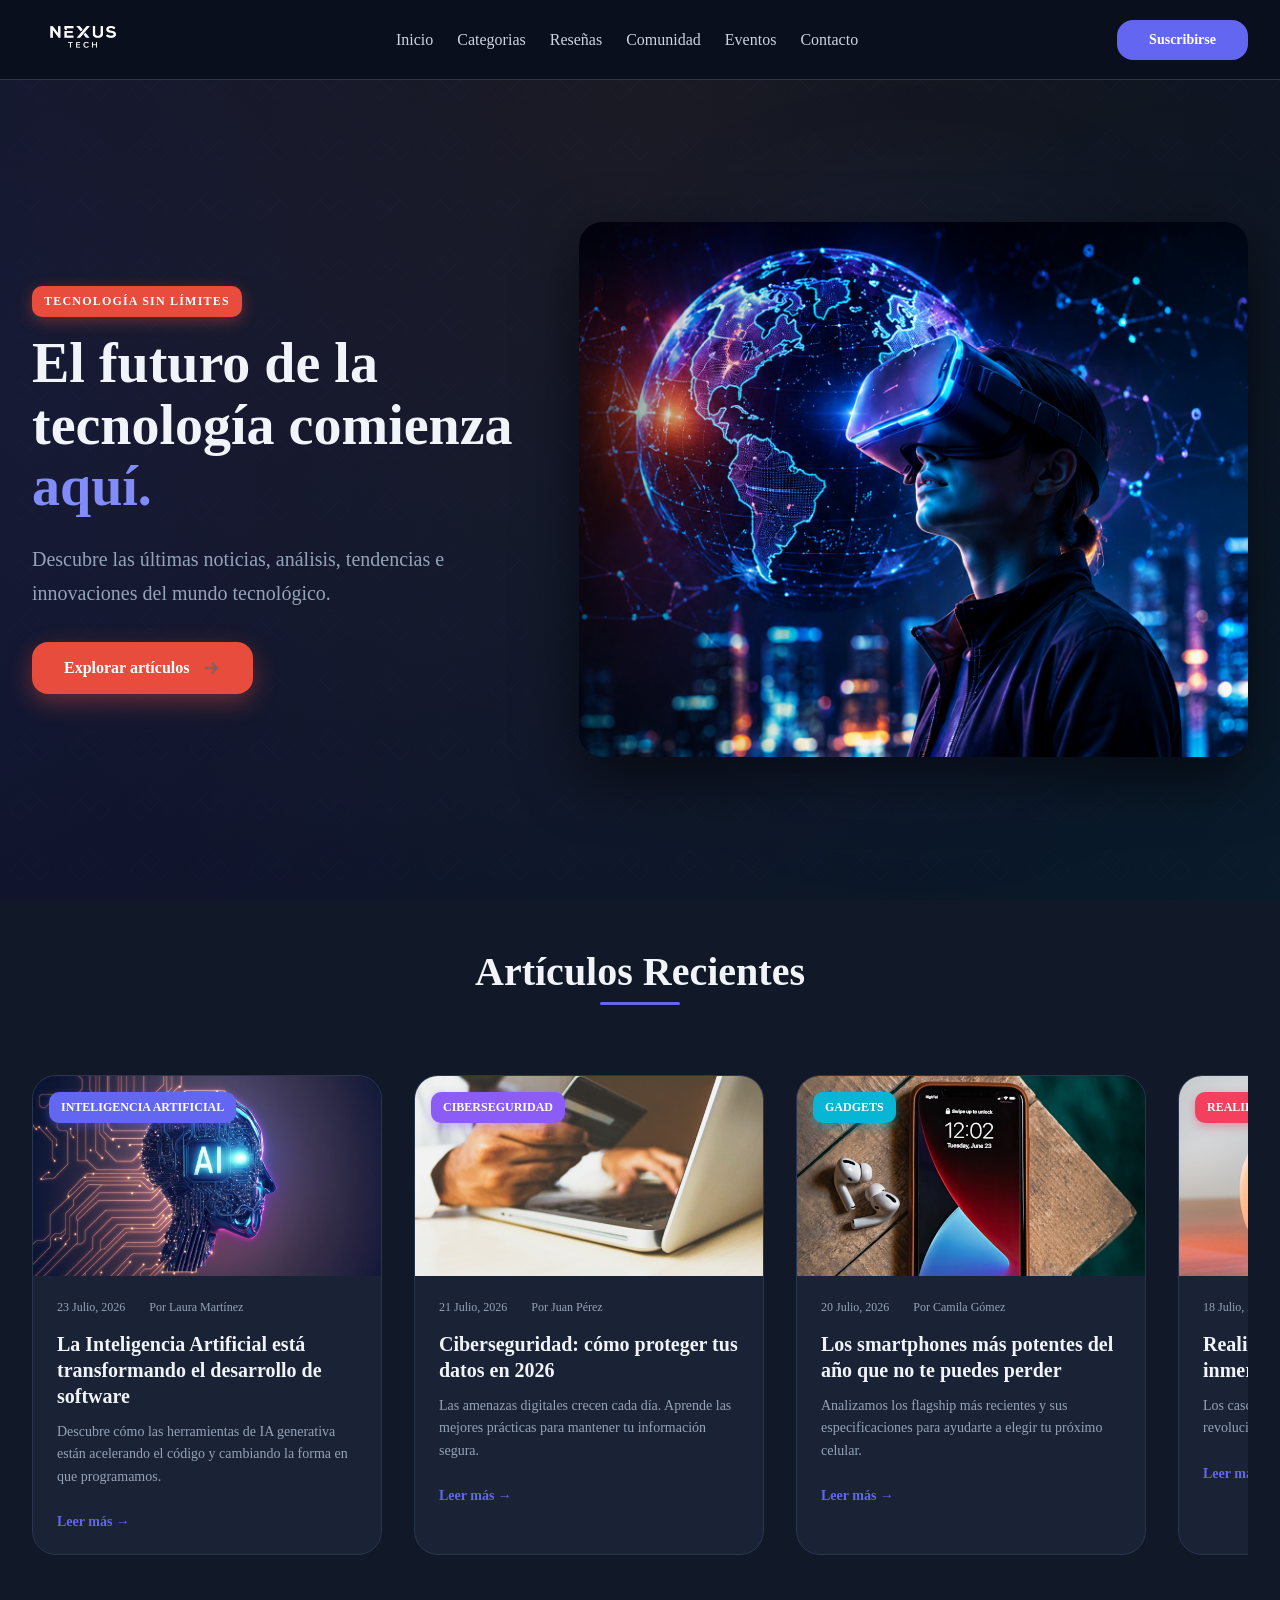
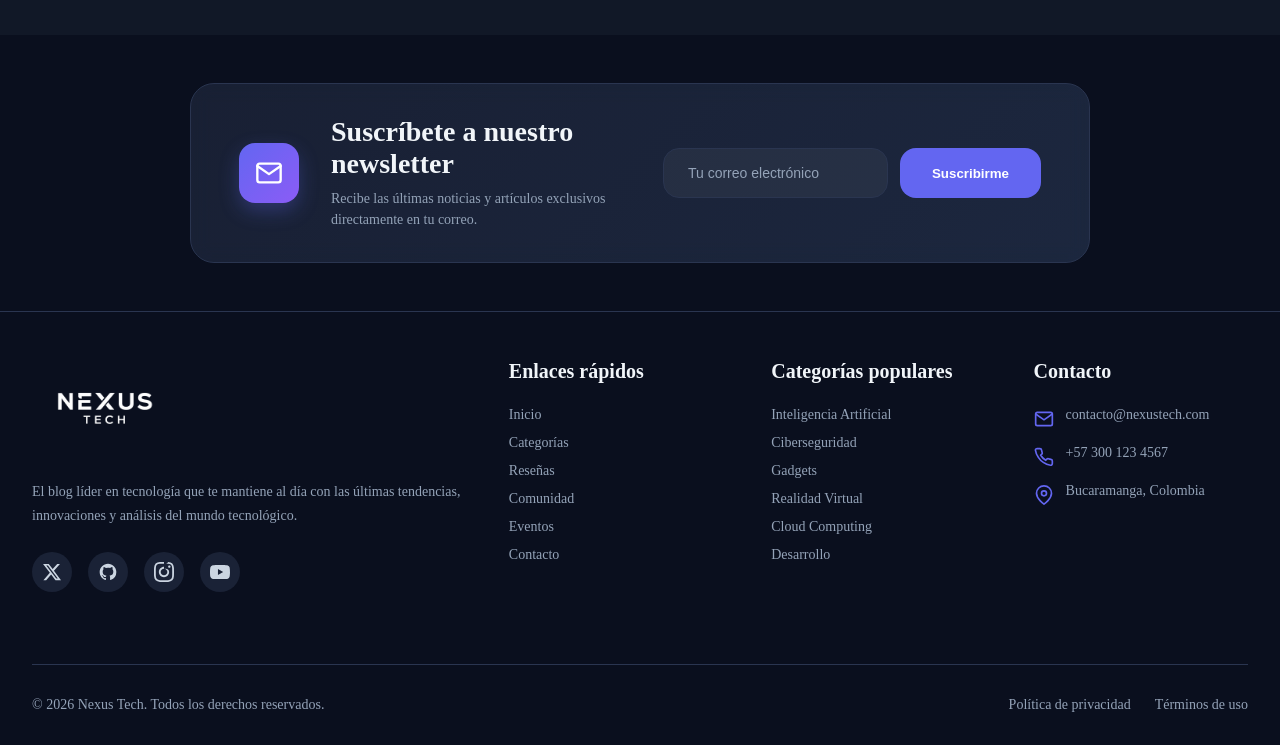
==== index.html @ c4ec6752 ":feat: create NexusTech landing page layout" ====
<!DOCTYPE html>
<html lang="es">

<head>
    <meta charset="UTF-8">
    <meta name="viewport" content="width=device-width, initial-scale=1.0">
    <link rel="stylesheet" href="./assets/css/style.css">
    <title>Nexus Tech | Blog de Tecnología</title>
</head>

<body>
    <!-- PRELOADER -->
    <div class="preloader">
        <div class="preloader-content">
            <div class="preloader-logo"></div>
            <div class="preloader-bar-container">
                <div class="preloader-bar-fill"></div>
            </div>
            <div class="preloader-text">
                <span>CARGANDO</span>
                <span>INICIANDO SISTEMA...</span>
            </div>
            <div class="tech-particles">
                <div class="particle"></div>
                <div class="particle"></div>
                <div class="particle"></div>
                <div class="particle"></div>
                <div class="particle"></div>
            </div>
        </div>
    </div>

    <!-- HEADER -->
    <header class="header">
        <div class="header-container">
            <div class="logo">
                <a href="#inicio"><img src="./assets/img/logo-sin-fondo.png" alt="Nexus Tech" class="logo-img"></a>
            </div>
            <nav class="navbar">
                <ul class="nav-list">
                    <li><a href="#inicio" class="nav-link">Inicio</a></li>
                    <li><a href="#articulos" class="nav-link">Categorias</a></li>
                    <li><a href="#articulos" class="nav-link">Reseñas</a></li>
                    <li><a href="#newsletter" class="nav-link">Comunidad</a></li>
                    <li><a href="#footer" class="nav-link">Eventos</a></li>
                    <li><a href="#footer" class="nav-link">Contacto</a></li>
                </ul>
            </nav>
            <div class="btn-suscribiste">
                <a href="#newsletter" class="sus-btn">Suscribirse</a>
            </div>
        </div>
    </header>

    <!-- HERO -->
    <section class="hero" id="inicio">
        <div class="hero-background-tech"></div>
        <div class="hero-container">
            <div class="hero-content">
                <div class="hero-text">
                    <span class="hero-tag">Tecnología sin límites</span>
                    <h1 class="hero-title">El futuro de la tecnología comienza <span class="hero-highlight">aquí.</span>
                    </h1>
                    <p class="hero-description">Descubre las últimas noticias, análisis, tendencias e innovaciones del
                        mundo tecnológico.</p>
                    <a href="#articulos" class="hero-btn">
                        Explorar artículos
                        <img src="./assets/icons/icon-flecha.png" alt="" class="hero-btn-icon">
                    </a>
                </div>
                <div class="hero-image-wrapper">
                    <div class="hero-image-glow"></div>
                    <img src="./assets/img/img-home.png" alt="Tecnología" class="hero-image">
                </div>
            </div>
        </div>
    </section>

    <!-- ARTICLES CAROUSEL -->
    <section class="articles-section" id="articulos">
        <div class="articles-container">
            <h2 class="section-title">Artículos Recientes</h2>
            <div class="articles-carousel">
                <div class="articles-track">
                    <!-- Card 1 - IA -->
                    <article class="article-card">
                        <div class="article-image-wrapper">
                            <img src="./assets/img/ia.jpg"
                                alt="Inteligencia Artificial" class="article-image">
                            <span class="article-category cat-ia">Inteligencia Artificial</span>
                        </div>
                        <div class="article-content">
                            <div class="article-meta">
                                <span class="article-date">23 Julio, 2026</span>
                                <span class="article-author">Por Laura Martínez</span>
                            </div>
                            <h3 class="article-title">La Inteligencia Artificial está transformando el desarrollo de
                                software</h3>
                            <p class="article-description">Descubre cómo las herramientas de IA generativa están
                                acelerando el código y cambiando la forma en que programamos.</p>
                            <a href="#" class="article-read-more">Leer más →</a>
                        </div>
                    </article>
                    <!-- Card 2 - Ciberseguridad -->
                    <article class="article-card">
                        <div class="article-image-wrapper">
                            <img src="./assets/img/ciberseguridad.jpeg"
                                alt="Ciberseguridad" class="article-image">
                            <span class="article-category cat-security">Ciberseguridad</span>
                        </div>
                        <div class="article-content">
                            <div class="article-meta">
                                <span class="article-date">21 Julio, 2026</span>
                                <span class="article-author">Por Juan Pérez</span>
                            </div>
                            <h3 class="article-title">Ciberseguridad: cómo proteger tus datos en 2026</h3>
                            <p class="article-description">Las amenazas digitales crecen cada día. Aprende las mejores
                                prácticas para mantener tu información segura.</p>
                            <a href="#" class="article-read-more">Leer más →</a>
                        </div>
                    </article>
                    <!-- Card 3 - Smartphones -->
                    <article class="article-card">
                        <div class="article-image-wrapper">
                            <img src="./assets/img/gaget.jpeg"
                                alt="Smartphones" class="article-image">
                            <span class="article-category cat-gadgets">Gadgets</span>
                        </div>
                        <div class="article-content">
                            <div class="article-meta">
                                <span class="article-date">20 Julio, 2026</span>
                                <span class="article-author">Por Camila Gómez</span>
                            </div>
                            <h3 class="article-title">Los smartphones más potentes del año que no te puedes perder</h3>
                            <p class="article-description">Analizamos los flagship más recientes y sus especificaciones
                                para ayudarte a elegir tu próximo celular.</p>
                            <a href="#" class="article-read-more">Leer más →</a>
                        </div>
                    </article>
                    <!-- Card 4 - Realidad Virtual -->
                    <article class="article-card">
                        <div class="article-image-wrapper">
                            <img src="./assets/img/realidad-virtual.jpeg"
                                alt="Realidad Virtual" class="article-image">
                            <span class="article-category cat-vr">Realidad Virtual</span>
                        </div>
                        <div class="article-content">
                            <div class="article-meta">
                                <span class="article-date">18 Julio, 2026</span>
                                <span class="article-author">Por Sebastián Torres</span>
                            </div>
                            <h3 class="article-title">Realidad Virtual: el futuro inmersivo ya está aquí</h3>
                            <p class="article-description">Los cascos de última generación están revolucionando gaming,
                                educación y trabajo remoto.</p>
                            <a href="#" class="article-read-more">Leer más →</a>
                        </div>
                    </article>
                    <!-- Card 5 - Cloud -->
                    <article class="article-card">
                        <div class="article-image-wrapper">
                            <img src="./assets/img/cloud.jpeg"
                                alt="Cloud Computing" class="article-image">
                            <span class="article-category cat-cloud">Cloud Computing</span>
                        </div>
                        <div class="article-content">
                            <div class="article-meta">
                                <span class="article-date">17 Julio, 2026</span>
                                <span class="article-author">Por Daniel Herrera</span>
                            </div>
                            <h3 class="article-title">Cloud Computing: todo lo que necesitas saber para migrar</h3>
                            <p class="article-description">Empresas y desarrolladores migran a la nube. Conoce las
                                ventajas, costos y mejores plataformas del mercado.</p>
                            <a href="#" class="article-read-more">Leer más →</a>
                        </div>
                    </article>
                    <!-- Card 6 - Programación -->
                    <article class="article-card">
                        <div class="article-image-wrapper">
                            <img src="./assets/img/programacion.jpeg"
                                alt="Programación" class="article-image">
                            <span class="article-category cat-dev">Desarrollo</span>
                        </div>
                        <div class="article-content">
                            <div class="article-meta">
                                <span class="article-date">15 Julio, 2026</span>
                                <span class="article-author">Por Andrea Ruiz</span>
                            </div>
                            <h3 class="article-title">Los lenguajes de programación más demandados este año</h3>
                            <p class="article-description">Desde Python hasta Rust, conoce qué tecnologías están
                                dominando el mercado laboral tech actualmente.</p>
                            <a href="#" class="article-read-more">Leer más →</a>
                        </div>
                    </article>

                    <!-- DUPLICADOS PARA CAROUSEL INFINITO -->
                    <article class="article-card">
                        <div class="article-image-wrapper">
                            <img src="./assets/img/ia.jpg"
                                alt="Inteligencia Artificial" class="article-image">
                            <span class="article-category cat-ia">Inteligencia Artificial</span>
                        </div>
                        <div class="article-content">
                            <div class="article-meta">
                                <span class="article-date">23 Julio, 2026</span>
                                <span class="article-author">Por Laura Martínez</span>
                            </div>
                            <h3 class="article-title">La Inteligencia Artificial está transformando el desarrollo de
                                software</h3>
                            <p class="article-description">Descubre cómo las herramientas de IA generativa están
                                acelerando el código y cambiando la forma en que programamos.</p>
                            <a href="#" class="article-read-more">Leer más →</a>
                        </div>
                    </article>
                    <article class="article-card">
                        <div class="article-image-wrapper">
                            <img src="./assets/img/ciberseguridad.jpeg"
                                alt="Ciberseguridad" class="article-image">
                            <span class="article-category cat-security">Ciberseguridad</span>
                        </div>
                        <div class="article-content">
                            <div class="article-meta">
                                <span class="article-date">21 Julio, 2026</span>
                                <span class="article-author">Por Juan Pérez</span>
                            </div>
                            <h3 class="article-title">Ciberseguridad: cómo proteger tus datos en 2026</h3>
                            <p class="article-description">Las amenazas digitales crecen cada día. Aprende las mejores
                                prácticas para mantener tu información segura.</p>
                            <a href="#" class="article-read-more">Leer más →</a>
                        </div>
                    </article>
                    <article class="article-card">
                        <div class="article-image-wrapper">
                            <img src="./assets/img/gaget.jpeg"
                                alt="Smartphones" class="article-image">
                            <span class="article-category cat-gadgets">Gadgets</span>
                        </div>
                        <div class="article-content">
                            <div class="article-meta">
                                <span class="article-date">20 Julio, 2026</span>
                                <span class="article-author">Por Camila Gómez</span>
                            </div>
                            <h3 class="article-title">Los smartphones más potentes del año que no te puedes perder</h3>
                            <p class="article-description">Analizamos los flagship más recientes y sus especificaciones
                                para ayudarte a elegir tu próximo celular.</p>
                            <a href="#" class="article-read-more">Leer más →</a>
                        </div>
                    </article>
                    <article class="article-card">
                        <div class="article-image-wrapper">
                            <img src="./assets/img/realidad-virtual.jpeg"
                                alt="Realidad Virtual" class="article-image">
                            <span class="article-category cat-vr">Realidad Virtual</span>
                        </div>
                        <div class="article-content">
                            <div class="article-meta">
                                <span class="article-date">18 Julio, 2026</span>
                                <span class="article-author">Por Sebastián Torres</span>
                            </div>
                            <h3 class="article-title">Realidad Virtual: el futuro inmersivo ya está aquí</h3>
                            <p class="article-description">Los cascos de última generación están revolucionando gaming,
                                educación y trabajo remoto.</p>
                            <a href="#" class="article-read-more">Leer más →</a>
                        </div>
                    </article>
                    <article class="article-card">
                        <div class="article-image-wrapper">
                            <img src="./assets/img/cloud.jpeg"
                                alt="Cloud Computing" class="article-image">
                            <span class="article-category cat-cloud">Cloud Computing</span>
                        </div>
                        <div class="article-content">
                            <div class="article-meta">
                                <span class="article-date">17 Julio, 2026</span>
                                <span class="article-author">Por Daniel Herrera</span>
                            </div>
                            <h3 class="article-title">Cloud Computing: todo lo que necesitas saber para migrar</h3>
                            <p class="article-description">Empresas y desarrolladores migran a la nube. Conoce las
                                ventajas, costos y mejores plataformas del mercado.</p>
                            <a href="#" class="article-read-more">Leer más →</a>
                        </div>
                    </article>
                    <article class="article-card">
                        <div class="article-image-wrapper">
                            <img src="./assets/img/programacion.jpeg"
                                alt="Programación" class="article-image">
                            <span class="article-category cat-dev">Desarrollo</span>
                        </div>
                        <div class="article-content">
                            <div class="article-meta">
                                <span class="article-date">15 Julio, 2026</span>
                                <span class="article-author">Por Andrea Ruiz</span>
                            </div>
                            <h3 class="article-title">Los lenguajes de programación más demandados este año</h3>
                            <p class="article-description">Desde Python hasta Rust, conoce qué tecnologías están
                                dominando el mercado laboral tech actualmente.</p>
                            <a href="#" class="article-read-more">Leer más →</a>
                        </div>
                    </article>
                </div>
            </div>
        </div>
    </section>

    <!-- NEWSLETTER -->
    <section class="newsletter-section" id="newsletter">
        <div class="newsletter-container">
            <div class="newsletter-icon">
                <svg viewBox="0 0 24 24" fill="none" stroke="currentColor" stroke-width="2" stroke-linecap="round"
                    stroke-linejoin="round">
                    <path d="M4 4h16c1.1 0 2 .9 2 2v12c0 1.1-.9 2-2 2H4c-1.1 0-2-.9-2-2V6c0-1.1.9-2 2-2z" />
                    <polyline points="22,6 12,13 2,6" />
                </svg>
            </div>
            <div class="newsletter-text">
                <h2 class="newsletter-title">Suscríbete a nuestro newsletter</h2>
                <p class="newsletter-subtitle">Recibe las últimas noticias y artículos exclusivos directamente en tu
                    correo.</p>
            </div>
            <form class="newsletter-form">
                <input type="email" class="newsletter-input" placeholder="Tu correo electrónico">
                <button type="submit" class="newsletter-btn">Suscribirme</button>
            </form>
        </div>
    </section>

    <!-- FOOTER -->
    <footer class="footer" id="footer">
        <div class="footer-container">
            <div class="footer-grid">
                <div class="footer-brand">
                    <img src="./assets/img/logo-sin-fondo.png" alt="Nexus Tech" class="footer-logo">
                    <p class="footer-description">El blog líder en tecnología que te mantiene al día con las últimas
                        tendencias, innovaciones y análisis del mundo tecnológico.</p>
                    <div class="social-links">
                        <a href="https://twitter.com" class="social-link" target="_blank" rel="noopener">
                            <svg width="20" height="20" viewBox="0 0 24 24" fill="currentColor">
                                <path
                                    d="M18.244 2.25h3.308l-7.227 8.26 8.502 11.24H16.17l-5.214-6.817L4.99 21.75H1.68l7.73-8.835L1.254 2.25H8.08l4.713 6.231zm-1.161 17.52h1.833L7.084 4.126H5.117z" />
                            </svg>
                        </a>
                        <a href="https://github.com" class="social-link" target="_blank" rel="noopener">
                            <svg width="20" height="20" viewBox="0 0 24 24" fill="currentColor">
                                <path
                                    d="M12 2C6.477 2 2 6.484 2 12.017c0 4.425 2.865 8.18 6.839 9.504.5.092.682-.217.682-.483 0-.237-.008-.868-.013-1.703-2.782.605-3.369-1.343-3.369-1.343-.454-1.158-1.11-1.466-1.11-1.466-.908-.62.069-.608.069-.608 1.003.07 1.531 1.032 1.531 1.032.892 1.53 2.341 1.088 2.91.832.092-.647.35-1.088.636-1.338-2.22-.253-4.555-1.113-4.555-4.951 0-1.093.39-1.988 1.029-2.688-.103-.253-.446-1.272.098-2.65 0 0 .84-.27 2.75 1.026A9.564 9.564 0 0112 6.844c.85.004 1.705.115 2.504.337 1.909-1.296 2.747-1.027 2.747-1.027.546 1.379.202 2.398.1 2.651.64.7 1.028 1.595 1.028 2.688 0 3.848-2.339 4.695-4.566 4.943.359.309.678.92.678 1.855 0 1.338-.012 2.419-.012 2.747 0 .268.18.58.688.482A10.019 10.019 0 0022 12.017C22 6.484 17.522 2 12 2z" />
                            </svg>
                        </a>
                        <a href="https://instagram.com" class="social-link" target="_blank" rel="noopener">
                            <svg width="20" height="20" viewBox="0 0 24 24" fill="currentColor">
                                <path
                                    d="M12 2.163c3.204 0 3.584.012 4.85.07 3.252.148 4.771 1.691 4.919 4.919.058 1.265.069 1.643.069 4.849 0 3.204-.012 3.584-.069 4.849-.148 3.228-1.667 4.771-4.919 4.919-1.266.058-1.644.07-4.85.07-3.204 0-3.584-.012-4.849-.07-3.252-.148-4.771-1.691-4.919-4.919-.058-1.265-.07-1.644-.07-4.849 0-3.204.013-3.584.07-4.849.148-3.228 1.667-4.771 4.919-4.919 1.266-.057 1.644-.069 4.849-.069zm0-2.163c-3.259 0-3.667.014-4.947.072-4.358.2-6.78 2.618-6.98 6.98-.059 1.281-.072 1.687-.072 4.947 0 3.259.014 3.668.072 4.947.2 4.358 2.618 6.78 6.98 6.98 1.281.058 1.689.072 4.948.072 3.259 0 3.668-.014 4.948-.072 4.358-.2 6.78-2.618 6.98-6.98.059-1.28.072-1.689.072-4.948 0-3.259-.013-3.668-.072-4.948-.2-4.358-2.618-6.78-6.98-6.98C15.668 2.177 15.261 2.163 12 2.163zm0 5.838c-3.403 0-6.167 2.764-6.167 6.167s2.764 6.167 6.167 6.167 6.167-2.764 6.167-6.167S15.403 8.001 12 8.001zm0 10.166c-2.209 0-4-1.791-4-4 0-2.209 1.791-4 4-4s4 1.791 4 4-1.791 4-4 4zm6.406-11.845c-.796 0-1.441.645-1.441 1.44 0 .795.645 1.44 1.441 1.44.795 0 1.439-.645 1.439-1.44 0-.795-.644-1.44-1.439-1.44z" />
                            </svg>
                        </a>
                        <a href="https://youtube.com" class="social-link" target="_blank" rel="noopener">
                            <svg width="20" height="20" viewBox="0 0 24 24" fill="currentColor">
                                <path
                                    d="M23.498 6.186a3.016 3.016 0 0 0-2.122-2.136C19.505 3.545 12 3.545 12 3.545s-7.505 0-9.377.505A3.017 3.017 0 0 0 .502 6.186C0 8.07 0 12 0 12s0 3.93.502 5.814a3.016 3.016 0 0 0 2.122 2.136c1.871.505 9.376.505 9.376.505s7.505 0 9.377-.505a3.015 3.015 0 0 0 2.122-2.136C24 15.93 24 12 24 12s0-3.93-.502-5.814zM9.545 15.568V8.432L15.818 12l-6.273 3.568z" />
                            </svg>
                        </a>
                    </div>
                </div>
                <div class="footer-section">
                    <h3 class="footer-title">Enlaces rápidos</h3>
                    <ul class="footer-links">
                        <li><a href="#inicio" class="footer-link">Inicio</a></li>
                        <li><a href="#articulos" class="footer-link">Categorías</a></li>
                        <li><a href="#articulos" class="footer-link">Reseñas</a></li>
                        <li><a href="#newsletter" class="footer-link">Comunidad</a></li>
                        <li><a href="#footer" class="footer-link">Eventos</a></li>
                        <li><a href="#footer" class="footer-link">Contacto</a></li>
                    </ul>
                </div>
                <div class="footer-section">
                    <h3 class="footer-title">Categorías populares</h3>
                    <ul class="footer-links">
                        <li><a href="#" class="footer-link">Inteligencia Artificial</a></li>
                        <li><a href="#" class="footer-link">Ciberseguridad</a></li>
                        <li><a href="#" class="footer-link">Gadgets</a></li>
                        <li><a href="#" class="footer-link">Realidad Virtual</a></li>
                        <li><a href="#" class="footer-link">Cloud Computing</a></li>
                        <li><a href="#" class="footer-link">Desarrollo</a></li>
                    </ul>
                </div>
                <div class="footer-section">
                    <h3 class="footer-title">Contacto</h3>
                    <div class="footer-contact">
                        <div class="footer-contact-item">
                            <svg class="footer-contact-icon" viewBox="0 0 24 24" fill="none" stroke="currentColor"
                                stroke-width="2">
                                <path d="M4 4h16c1.1 0 2 .9 2 2v12c0 1.1-.9 2-2 2H4c-1.1 0-2-.9-2-2V6c0-1.1.9-2 2-2z" />
                                <polyline points="22,6 12,13 2,6" />
                            </svg>
                            <span>contacto@nexustech.com</span>
                        </div>
                        <div class="footer-contact-item">
                            <svg class="footer-contact-icon" viewBox="0 0 24 24" fill="none" stroke="currentColor"
                                stroke-width="2">
                                <path
                                    d="M22 16.92v3a2 2 0 01-2.18 2 19.79 19.79 0 01-8.64-3.49 19.79 19.79 0 01-6-6 19.79 19.79 0 01-3.49-8.64A2 2 0 014.11 2h3a2 2 0 012 1.72 12.84 12.84 0 00.7 2.81 2 2 0 01-.45 2.11L8.09 9.91a16 16 0 006 6l1.27-1.27a2 2 0 012.11-.45 12.84 12.84 0 002.81.7A2 2 0 0122 16.92z" />
                            </svg>
                            <span>+57 300 123 4567</span>
                        </div>
                        <div class="footer-contact-item">
                            <svg class="footer-contact-icon" viewBox="0 0 24 24" fill="none" stroke="currentColor"
                                stroke-width="2">
                                <path d="M21 10c0 7-9 13-9 13s-9-6-9-13a9 9 0 0118 0z" />
                                <circle cx="12" cy="10" r="3" />
                            </svg>
                            <span>Bucaramanga, Colombia</span>
                        </div>
                    </div>
                </div>
            </div>
            <div class="footer-bottom">
                <p class="footer-copyright">© 2026 Nexus Tech. Todos los derechos reservados.</p>
                <div class="footer-bottom-links">
                    <a href="#">Política de privacidad</a>
                    <a href="#">Términos de uso</a>
                </div>
            </div>
        </div>
    </footer>
</body>

</html>
---- assets/css/style.css ----
@import url('https://fonts.googleapis.com/css2?family=Inter:wght@300;400;500;600;700&family=Space+Grotesk:wght@400;500;600;700&display=swap');

/* ==========================================
   VARIABLES GLOBALES
   ========================================== */

:root {
    --color-primary: #6366f1;
    --color-primary-light: #818cf8;
    --color-primary-dark: #4f46e5;

    --color-accent: #e74c3c;
    --color-accent-light: #ec7063;
    --color-accent-dark: #c0392b;

    --color-success: #10b981;
    --color-purple: #8b5cf6;
    --color-cyan: #06b6d4;
    --color-rose: #f43f5e;
    --color-emerald: #059669;
    --color-orange: #f97316;

    --color-background: #0a0f1e;
    --color-surface: #111827;
    --color-card: #1a2236;
    --color-card-hover: #243049;
    --color-border: #2a3550;
    --color-divider: #1e2a42;

    --color-title: #f1f5f9;
    --color-text: #cbd5e1;
    --color-text-secondary: #94a3b8;

    --shadow-sm: 0 2px 6px rgba(0,0,0,.25);
    --shadow-md: 0 8px 18px rgba(0,0,0,.35);
    --shadow-lg: 0 15px 40px rgba(0,0,0,.5);

    --radius-xs: 6px;
    --radius-sm: 10px;
    --radius-md: 16px;
    --radius-lg: 24px;

    --space-xs: .5rem;
    --space-sm: .75rem;
    --space-md: 1rem;
    --space-lg: 1.5rem;
    --space-xl: 2rem;
    --space-2xl: 3rem;

    --font-title: "Space Grotesk", sans-serif;
    --font-body: "Inter", sans-serif;

    --fs-xs: .75rem;
    --fs-sm: .875rem;
    --fs-md: 1rem;
    --fs-lg: 1.25rem;
    --fs-xl: 1.75rem;
    --fs-2xl: 2.5rem;
    --fs-3xl: 3.5rem;

    --transition: all .3s ease;
}

* {
    margin: 0;
    padding: 0;
    box-sizing: border-box;
}

/* ==========================================
   PRELOADER (CSS DEL USUARIO)
   ========================================== */

.preloader {
    position: fixed;
    top: 0;
    left: 0;
    width: 100vw;
    height: 100vh;
    background-color: #0a0f1e;
    display: flex;
    justify-content: center;
    align-items: center;
    z-index: 9999;
    overflow: hidden;
    font-family: 'Segoe UI', Tahoma, Geneva, Verdana, sans-serif;
    animation: preloaderFadeOut 0.6s ease-in 3s forwards;
}

@keyframes preloaderFadeOut {
    0% { opacity: 1; visibility: visible; }
    100% { opacity: 0; visibility: hidden; pointer-events: none; }
}

.preloader-content {
    display: flex;
    flex-direction: column;
    align-items: center;
    gap: 20px;
    position: relative;
    width: 300px;
}

.preloader-logo {
    width: 80px;
    height: 80px;
    background: radial-gradient(circle, #818cf8 0%, #6366f1 100%);
    border-radius: 50%;
    box-shadow: 0 0 20px rgba(99, 102, 241, 0.5);
    animation: pulso 2s infinite ease-in-out;
}

.preloader-bar-container {
    width: 100%;
    height: 6px;
    background-color: rgba(255, 255, 255, 0.1);
    border-radius: 3px;
    overflow: hidden;
}

.preloader-bar-fill {
    width: 0%;
    height: 100%;
    background: linear-gradient(90deg, #6366f1 0%, #818cf8 100%);
    box-shadow: 0 0 10px #818cf8;
    border-radius: 3px;
    animation: llenarBarra 3s infinite ease-in-out;
}

.preloader-text {
    display: flex;
    flex-direction: column;
    align-items: center;
    gap: 5px;
}

.preloader-text span:nth-child(1) {
    color: #ffffff;
    font-weight: bold;
    letter-spacing: 3px;
    font-size: 14px;
}

.preloader-text span:nth-child(2) {
    color: #818cf8;
    font-size: 11px;
    letter-spacing: 1px;
    opacity: 0.7;
    animation: parpadeo 1.5s infinite;
}

.tech-particles {
    position: absolute;
    width: 200%;
    height: 200%;
    z-index: -1;
}

.particle {
    position: absolute;
    width: 4px;
    height: 4px;
    background-color: #818cf8;
    border-radius: 50%;
    opacity: 0.3;
}

.particle:nth-child(1) { top: 10%; left: 20%; animation: flotar 4s infinite; }
.particle:nth-child(2) { top: 30%; left: 80%; animation: flotar 6s infinite 1s; }
.particle:nth-child(3) { top: 70%; left: 15%; animation: flotar 5s infinite 2s; }
.particle:nth-child(4) { top: 80%; left: 75%; animation: flotar 7s infinite 0.5s; }
.particle:nth-child(5) { top: 40%; left: 45%; animation: flotar 4s infinite 1.5s; }

@keyframes pulso {
    0%, 100% { transform: scale(1); box-shadow: 0 0 20px rgba(99, 102, 241, 0.5); }
    50% { transform: scale(1.05); box-shadow: 0 0 35px rgba(99, 102, 241, 0.8); }
}

@keyframes llenarBarra {
    0% { width: 0%; }
    50% { width: 70%; }
    100% { width: 100%; }
}

@keyframes parpadeo {
    0%, 100% { opacity: 0.3; }
    50% { opacity: 1; }
}

@keyframes flotar {
    0% { transform: translateY(0px) translateX(0px); opacity: 0; }
    50% { opacity: 0.6; }
    100% { transform: translateY(-40px) translateX(10px); opacity: 0; }
}

/* ==========================================
   HEADER
   ========================================== */

.header {
    position: fixed;
    top: 0;
    left: 0;
    width: 100%;
    height: 80px;
    background: rgba(10, 15, 30, 0.95);
    backdrop-filter: blur(20px);
    z-index: 1000;
    padding: 0 var(--space-xl);
    border-bottom: 1px solid var(--color-border);
}

.header-container {
    max-width: 1400px;
    margin: 0 auto;
    display: flex;
    align-items: center;
    justify-content: space-between;
    height: 100%;
}

.logo {
    display: flex;
    align-items: center;
    flex-shrink: 0;
}

.logo .logo-img {
    height: 70px;
    width: auto;
    max-width: 180px;
    object-fit: contain;
    filter: brightness(0) invert(1);
    transition: var(--transition);
}

.logo .logo-img:hover {
    transform: scale(1.1);
    filter: brightness(0) invert(1) drop-shadow(0 0 10px rgba(99, 102, 241, 0.6));
}

/* ==========================================
   NAVBAR
   ========================================== */

.navbar {
    flex: 1;
    display: flex;
    justify-content: center;
}

.nav-list {
    display: flex;
    gap: var(--space-lg);
    list-style: none;
    padding: 0;
    margin: 0;
    align-items: center;
}

.nav-link {
    color: var(--color-text);
    text-decoration: none;
    font-size: var(--fs-md);
    font-weight: 500;
    position: relative;
    padding-bottom: 4px;
    transition: color var(--transition);
}

.nav-link::after {
    content: '';
    position: absolute;
    bottom: 0;
    left: 0;
    width: 100%;
    height: 2px;
    background: var(--color-primary);
    transform: scaleX(0);
    transform-origin: right;
    transition: transform var(--transition);
}

.nav-link:hover {
    color: var(--color-primary-light);
}

.nav-link:hover::after {
    transform: scaleX(1);
    transform-origin: left;
}

.btn-suscribiste {
    display: flex;
    align-items: center;
    flex-shrink: 0;
}

.sus-btn {
    padding: var(--space-sm) var(--space-xl);
    background: var(--color-primary);
    color: white;
    border: none;
    border-radius: var(--radius-md);
    font-size: var(--fs-sm);
    font-weight: 600;
    cursor: pointer;
    transition: var(--transition);
    text-decoration: none;
    display: inline-block;
}

.sus-btn:hover {
    background: var(--color-primary-light);
    transform: translateY(-2px);
    box-shadow: 0 8px 25px rgba(99, 102, 241, 0.4);
}

/* ==========================================
   HERO SECTION
   ========================================== */

.hero {
    position: relative;
    min-height: 100vh;
    background: var(--color-background);
    padding: calc(80px + var(--space-2xl)) var(--space-xl) var(--space-2xl);
    display: flex;
    align-items: center;
    justify-content: center;
    overflow: hidden;
}

.hero-background-tech {
    position: absolute;
    top: 0;
    left: 0;
    width: 100%;
    height: 100%;
    z-index: 0;
    overflow: hidden;
}

.hero-background-tech::before {
    content: '';
    position: absolute;
    top: -50%;
    left: -50%;
    width: 200%;
    height: 200%;
    background: radial-gradient(circle at 20% 50%, rgba(99, 102, 241, 0.12) 0%, transparent 50%),
                 radial-gradient(circle at 80% 80%, rgba(6, 182, 212, 0.08) 0%, transparent 50%),
                 radial-gradient(circle at 50% 30%, rgba(245, 158, 11, 0.06) 0%, transparent 50%);
    animation: techPulse 20s ease-in-out infinite;
}

.hero-background-tech::after {
    content: '';
    position: absolute;
    top: 0;
    left: 0;
    width: 100%;
    height: 100%;
    background: url("data:image/svg+xml,%3Csvg xmlns='http://www.w3.org/2000/svg' width='60' height='60' viewBox='0 0 60 60'%3E%3Cg fill='none' stroke='%236366f1' stroke-width='0.5' opacity='0.06'%3E%3Cpath d='M30 10 L20 20 L30 30 L40 20 Z'/%3E%3Cpath d='M10 30 L20 20 L30 30 L20 40 Z'/%3E%3Cpath d='M50 30 L40 20 L30 30 L40 40 Z'/%3E%3C/g%3E%3C/svg%3E") repeat;
    animation: techGrid 30s linear infinite;
}

@keyframes techPulse {
    0%, 100% { transform: scale(1) rotate(0deg); opacity: 0.5; }
    50% { transform: scale(1.2) rotate(180deg); opacity: 0.8; }
}

@keyframes techGrid {
    0% { transform: translate(0, 0); }
    100% { transform: translate(60px, 60px); }
}

.hero-container {
    position: relative;
    z-index: 1;
    max-width: 1400px;
    margin: 0 auto;
    width: 100%;
}

.hero-content {
    display: grid;
    grid-template-columns: 45% 55%;
    gap: 0;
    align-items: center;
}

.hero-text {
    max-width: 550px;
    padding-right: var(--space-xl);
}

.hero-tag {
    display: inline-block;
    padding: var(--space-xs) var(--space-sm);
    background: var(--color-accent);
    border-radius: var(--radius-sm);
    color: white;
    font-size: var(--fs-xs);
    font-weight: 600;
    text-transform: uppercase;
    letter-spacing: 0.1em;
    margin-bottom: var(--space-md);
    box-shadow: 0 4px 15px rgba(231, 76, 60, 0.4);
    opacity: 0;
    animation: heroTagEntrance 1s ease-out 0.3s forwards;
}

.hero-title {
    font-size: clamp(2rem, 5vw, var(--fs-3xl));
    line-height: 1.1;
    margin-bottom: var(--space-lg);
    color: var(--color-title);
    font-weight: 700;
    opacity: 0;
    animation: heroTitleEntrance 1s ease-out 0.6s forwards;
}

.hero-highlight {
    color: var(--color-primary-light);
    font-weight: 800;
}

.hero-description {
    font-size: var(--fs-lg);
    color: var(--color-text-secondary);
    margin-bottom: var(--space-xl);
    line-height: 1.7;
    opacity: 0;
    animation: heroDescEntrance 1s ease-out 0.9s forwards;
}

.hero-btn {
    display: inline-flex;
    align-items: center;
    gap: var(--space-sm);
    background: var(--color-accent);
    color: white;
    padding: var(--space-md) var(--space-xl);
    border-radius: var(--radius-md);
    text-decoration: none;
    font-weight: 600;
    transition: var(--transition);
    position: relative;
    overflow: hidden;
    box-shadow: 0 8px 25px rgba(231, 76, 60, 0.4);
    opacity: 0;
    animation: heroBtnEntrance 1s ease-out 1.2s forwards;
}

.hero-btn::before {
    content: '';
    position: absolute;
    top: 0;
    left: -100%;
    width: 100%;
    height: 100%;
    background: linear-gradient(90deg, transparent, rgba(255,255,255,0.2), transparent);
    transition: 0.5s;
}

.hero-btn:hover {
    background: var(--color-accent-dark);
    transform: translateY(-3px);
    box-shadow: 0 12px 35px rgba(231, 76, 60, 0.5);
}

.hero-btn:hover::before {
    left: 100%;
}

.hero-btn-icon {
    width: 20px;
    height: 20px;
    transition: transform var(--transition);
}

.hero-btn:hover .hero-btn-icon {
    transform: translateX(4px);
}

.hero-image-wrapper {
    position: relative;
    width: 100%;
    max-width: 700px;
    opacity: 0;
    animation: heroImageEntrance 1s ease-out 0.8s forwards;
    margin-right: calc(-1 * var(--space-xl));
}

.hero-image-glow {
    position: absolute;
    top: 50%;
    left: 50%;
    transform: translate(-50%, -50%);
    width: 450px;
    height: 450px;
    background: var(--color-primary);
    filter: blur(100px);
    opacity: 0.2;
    border-radius: 50%;
    animation: gentlePulse 6s ease-in-out infinite;
}

.hero-image {
    position: relative;
    width: 100%;
    height: auto;
    z-index: 1;
    display: block;
    border-radius: var(--radius-lg);
    box-shadow: 0 20px 60px rgba(0, 0, 0, 0.6);
    animation: float 6s ease-in-out infinite;
}

@keyframes gentlePulse {
    0%, 100% { transform: translate(-50%, -50%) scale(1); opacity: 0.2; }
    50% { transform: translate(-50%, -50%) scale(1.2); opacity: 0.35; }
}

@keyframes float {
    0%, 100% { transform: translateY(0px); }
    50% { transform: translateY(-15px); }
}

@keyframes heroTagEntrance {
    0% { opacity: 0; transform: translateY(20px) scale(0.9); }
    100% { opacity: 1; transform: translateY(0) scale(1); }
}

@keyframes heroTitleEntrance {
    0% { opacity: 0; transform: translateY(30px) scale(0.95); }
    100% { opacity: 1; transform: translateY(0) scale(1); }
}

@keyframes heroDescEntrance {
    0% { opacity: 0; transform: translateY(25px); }
    100% { opacity: 1; transform: translateY(0); }
}

@keyframes heroBtnEntrance {
    0% { opacity: 0; transform: translateY(20px) scale(0.95); }
    50% { transform: translateY(-5px) scale(1.05); }
    100% { opacity: 1; transform: translateY(0) scale(1); }
}

@keyframes heroImageEntrance {
    0% { opacity: 0; transform: translateX(40px) scale(0.9); filter: blur(10px); }
    100% { opacity: 1; transform: translateX(0) scale(1); filter: blur(0); }
}

/* ==========================================
   ARTICLES CAROUSEL
   ========================================== */

.articles-section {
    background: var(--color-surface);
    padding: var(--space-2xl) 0;
    overflow: hidden;
}

.articles-container {
    max-width: 1400px;
    margin: 0 auto;
    padding: 0 var(--space-xl);
}

.section-title {
    text-align: center;
    margin-bottom: var(--space-2xl);
    color: var(--color-title);
    font-size: var(--fs-2xl);
    font-weight: 700;
    position: relative;
}

.section-title::after {
    content: '';
    position: absolute;
    bottom: -10px;
    left: 50%;
    transform: translateX(-50%);
    width: 80px;
    height: 3px;
    background: var(--color-primary);
    border-radius: 3px;
}

.articles-carousel {
    overflow: hidden;
    width: 100%;
    padding: var(--space-xl) 0;
}

.articles-track {
    display: flex;
    gap: var(--space-xl);
    width: max-content;
    animation: carouselSlide 35s linear infinite;
}

.articles-track:hover {
    animation-play-state: paused;
}

@keyframes carouselSlide {
    0% { transform: translateX(0); }
    100% { transform: translateX(-50%); }
}

.article-card {
    flex: 0 0 350px;
    background: var(--color-card);
    border-radius: var(--radius-lg);
    overflow: hidden;
    border: 1px solid var(--color-border);
    transition: var(--transition);
    position: relative;
}

.article-card:hover {
    transform: translateY(-8px);
    box-shadow: var(--shadow-lg);
    background: var(--color-card-hover);
    border-color: var(--color-primary);
}

.article-image-wrapper {
    position: relative;
    width: 100%;
    height: 200px;
    overflow: hidden;
}

.article-image {
    width: 100%;
    height: 100%;
    object-fit: cover;
    transition: transform 0.5s ease;
}

.article-card:hover .article-image {
    transform: scale(1.05);
}

.article-category {
    position: absolute;
    top: var(--space-md);
    left: var(--space-md);
    padding: var(--space-xs) var(--space-sm);
    color: white;
    border-radius: var(--radius-sm);
    font-size: var(--fs-xs);
    font-weight: 600;
    text-transform: uppercase;
    z-index: 1;
}

.article-category.cat-ia { background: var(--color-primary); box-shadow: 0 4px 10px rgba(99, 102, 241, 0.4); }
.article-category.cat-gadgets { background: var(--color-cyan); box-shadow: 0 4px 10px rgba(6, 182, 212, 0.4); }
.article-category.cat-security { background: var(--color-purple); box-shadow: 0 4px 10px rgba(139, 92, 246, 0.4); }
.article-category.cat-cloud { background: var(--color-emerald); box-shadow: 0 4px 10px rgba(5, 150, 105, 0.4); }
.article-category.cat-vr { background: var(--color-rose); box-shadow: 0 4px 10px rgba(244, 63, 94, 0.4); }
.article-category.cat-dev { background: var(--color-accent); box-shadow: 0 4px 10px rgba(231, 76, 60, 0.4); }

.article-content {
    padding: var(--space-lg);
}

.article-meta {
    display: flex;
    gap: var(--space-lg);
    margin-bottom: var(--space-md);
    font-size: var(--fs-xs);
    color: var(--color-text-secondary);
}

.article-date,
.article-author {
    display: flex;
    align-items: center;
    gap: var(--space-xs);
}

.article-title {
    font-size: var(--fs-lg);
    color: var(--color-title);
    margin-bottom: var(--space-sm);
    font-weight: 600;
    line-height: 1.3;
}

.article-description {
    font-size: var(--fs-sm);
    color: var(--color-text-secondary);
    margin-bottom: var(--space-lg);
    line-height: 1.6;
}

.article-read-more {
    display: inline-flex;
    align-items: center;
    gap: var(--space-xs);
    color: var(--color-primary);
    text-decoration: none;
    font-weight: 600;
    font-size: var(--fs-sm);
    transition: var(--transition);
}

.article-read-more:hover {
    color: var(--color-primary-light);
    gap: var(--space-md);
}

/* ==========================================
   NEWSLETTER
   ========================================== */

.newsletter-section {
    background: var(--color-background);
    padding: var(--space-2xl) var(--space-xl);
    position: relative;
    overflow: hidden;
}

.newsletter-container {
    max-width: 900px;
    margin: 0 auto;
    background: linear-gradient(135deg, rgba(26, 34, 54, 0.9), rgba(30, 42, 66, 0.9));
    border: 1px solid var(--color-border);
    border-radius: var(--radius-lg);
    padding: var(--space-xl) var(--space-2xl);
    display: flex;
    align-items: center;
    gap: var(--space-xl);
    position: relative;
    z-index: 1;
    backdrop-filter: blur(10px);
}

.newsletter-icon {
    flex-shrink: 0;
    width: 60px;
    height: 60px;
    background: linear-gradient(135deg, var(--color-primary), var(--color-purple));
    border-radius: var(--radius-md);
    display: flex;
    align-items: center;
    justify-content: center;
    box-shadow: 0 8px 20px rgba(99, 102, 241, 0.3);
}

.newsletter-icon svg {
    width: 28px;
    height: 28px;
    color: white;
}

.newsletter-text {
    flex: 1;
}

.newsletter-title {
    color: var(--color-title);
    font-size: var(--fs-xl);
    margin-bottom: var(--space-xs);
    font-weight: 700;
}

.newsletter-subtitle {
    color: var(--color-text-secondary);
    font-size: var(--fs-sm);
    line-height: 1.5;
}

.newsletter-form {
    display: flex;
    gap: var(--space-sm);
    flex-shrink: 0;
}

.newsletter-input {
    padding: var(--space-md) var(--space-lg);
    border-radius: var(--radius-md);
    border: 1px solid var(--color-border);
    background: rgba(255, 255, 255, 0.05);
    color: var(--color-text);
    font-size: var(--fs-sm);
    transition: var(--transition);
    outline: none;
    min-width: 220px;
}

.newsletter-input::placeholder {
    color: var(--color-text-secondary);
}

.newsletter-input:focus {
    border-color: var(--color-primary);
    background: rgba(99, 102, 241, 0.08);
    box-shadow: 0 0 15px rgba(99, 102, 241, 0.15);
}

.newsletter-btn {
    padding: var(--space-md) var(--space-xl);
    background: var(--color-primary);
    color: white;
    border: none;
    border-radius: var(--radius-md);
    font-weight: 700;
    cursor: pointer;
    transition: var(--transition);
    white-space: nowrap;
}

.newsletter-btn:hover {
    background: var(--color-primary-light);
    transform: translateY(-2px);
    box-shadow: 0 8px 25px rgba(99, 102, 241, 0.4);
}

/* ==========================================
   FOOTER
   ========================================== */

.footer {
    background: var(--color-background);
    border-top: 1px solid var(--color-border);
    padding: var(--space-2xl) var(--space-xl) var(--space-xl);
}

.footer-container {
    max-width: 1400px;
    margin: 0 auto;
}

.footer-grid {
    display: grid;
    grid-template-columns: 2fr 1fr 1fr 1fr;
    gap: var(--space-2xl);
    margin-bottom: var(--space-2xl);
}

.footer-brand {
    margin-bottom: var(--space-lg);
}

.footer-logo {
    width: 150px;
    height: auto;
    margin-bottom: var(--space-md);
    filter: brightness(0) invert(1);
}

.footer-description {
    color: var(--color-text-secondary);
    font-size: var(--fs-sm);
    line-height: 1.7;
    margin-bottom: var(--space-lg);
}

.social-links {
    display: flex;
    gap: var(--space-md);
}

.social-link {
    width: 40px;
    height: 40px;
    background: var(--color-card);
    border-radius: 50%;
    display: flex;
    align-items: center;
    justify-content: center;
    color: var(--color-text);
    text-decoration: none;
    transition: var(--transition);
}

.social-link:hover {
    background: var(--color-primary);
    color: white;
    transform: translateY(-3px);
    box-shadow: var(--shadow-md);
}

.footer-title {
    color: var(--color-title);
    font-size: var(--fs-lg);
    margin-bottom: var(--space-lg);
    font-weight: 600;
}

.footer-links {
    list-style: none;
    padding: 0;
    margin: 0;
}

.footer-link {
    margin-bottom: var(--space-sm);
    color: var(--color-text-secondary);
    text-decoration: none;
    display: block;
    transition: var(--transition);
    font-size: var(--fs-sm);
}

.footer-link:hover {
    color: var(--color-primary-light);
    transform: translateX(4px);
}

.footer-contact {
    display: flex;
    flex-direction: column;
    gap: var(--space-md);
}

.footer-contact-item {
    display: flex;
    align-items: flex-start;
    gap: var(--space-sm);
    color: var(--color-text-secondary);
    font-size: var(--fs-sm);
}

.footer-contact-icon {
    width: 20px;
    height: 20px;
    color: var(--color-primary);
    flex-shrink: 0;
    margin-top: 2px;
}

.footer-bottom {
    border-top: 1px solid var(--color-border);
    padding-top: var(--space-xl);
    display: flex;
    justify-content: space-between;
    align-items: center;
}

.footer-copyright {
    color: var(--color-text-secondary);
    font-size: var(--fs-sm);
}

.footer-copyright a {
    color: var(--color-primary-light);
    text-decoration: none;
    transition: var(--transition);
}

.footer-copyright a:hover {
    color: var(--color-primary);
}

.footer-bottom-links {
    display: flex;
    gap: var(--space-lg);
}

.footer-bottom-links a {
    color: var(--color-text-secondary);
    text-decoration: none;
    font-size: var(--fs-sm);
    transition: var(--transition);
}

.footer-bottom-links a:hover {
    color: var(--color-primary-light);
}

/* ==========================================
   RESPONSIVE
   ========================================== */

@media (max-width: 1024px) {
    .hero-content {
        grid-template-columns: 1fr;
        text-align: center;
    }

    .hero-text {
        max-width: 100%;
        padding-right: 0;
    }

    .hero-btn {
        margin: 0 auto;
    }

    .hero-image-wrapper {
        max-width: 500px;
        margin: var(--space-xl) auto 0;
    }

    .newsletter-container {
        flex-direction: column;
        text-align: center;
        padding: var(--space-xl);
    }

    .newsletter-form {
        width: 100%;
        justify-content: center;
    }

    .footer-grid {
        grid-template-columns: 1fr 1fr;
    }

    .footer-bottom {
        flex-direction: column;
        gap: var(--space-md);
        text-align: center;
    }
}

@media (max-width: 768px) {
    .header {
        height: auto;
        padding: var(--space-md);
    }

    .header-container {
        flex-wrap: wrap;
        gap: var(--space-md);
    }

    .navbar {
        order: 3;
        width: 100%;
        justify-content: center;
    }

    .nav-list {
        flex-wrap: wrap;
        justify-content: center;
        gap: var(--space-sm);
    }

    .hero {
        padding: calc(80px + var(--space-xl)) var(--space-md) var(--space-xl);
    }

    .hero-title {
        font-size: var(--fs-2xl);
    }

    .newsletter-container {
        padding: var(--space-lg);
    }

    .newsletter-form {
        flex-direction: column;
    }

    .newsletter-input {
        min-width: unset;
        width: 100%;
    }

    .article-card {
        flex: 0 0 300px;
    }

    .footer-grid {
        grid-template-columns: 1fr;
        text-align: center;
    }

    .social-links {
        justify-content: center;
    }

    .footer-contact-item {
        justify-content: center;
    }
}

@media (max-width: 480px) {
    .logo .logo-img {
        height: 50px;
    }

    .hero-title {
        font-size: var(--fs-xl);
    }

    .hero-description {
        font-size: var(--fs-md);
    }

    .hero-btn {
        width: 100%;
        justify-content: center;
    }

    .newsletter-title {
        font-size: var(--fs-xl);
    }

    .article-card {
        flex: 0 0 280px;
    }
}
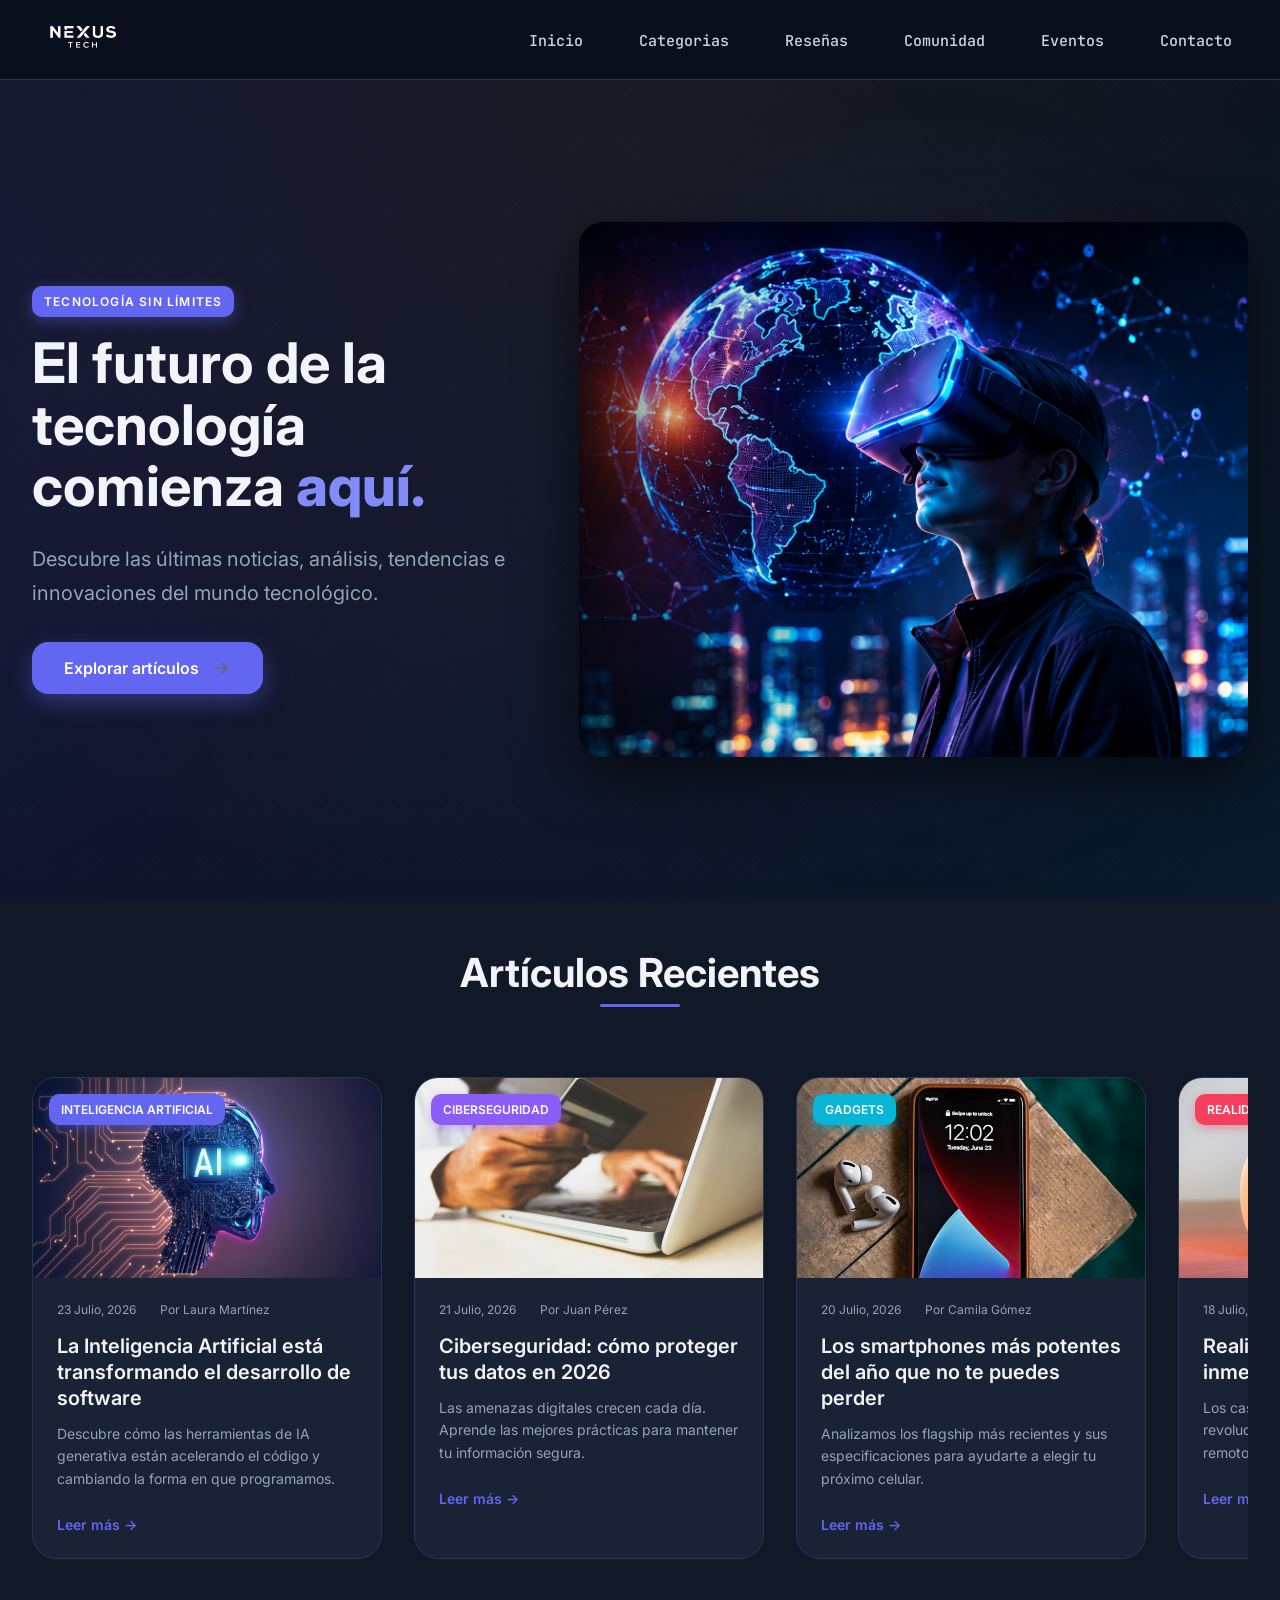
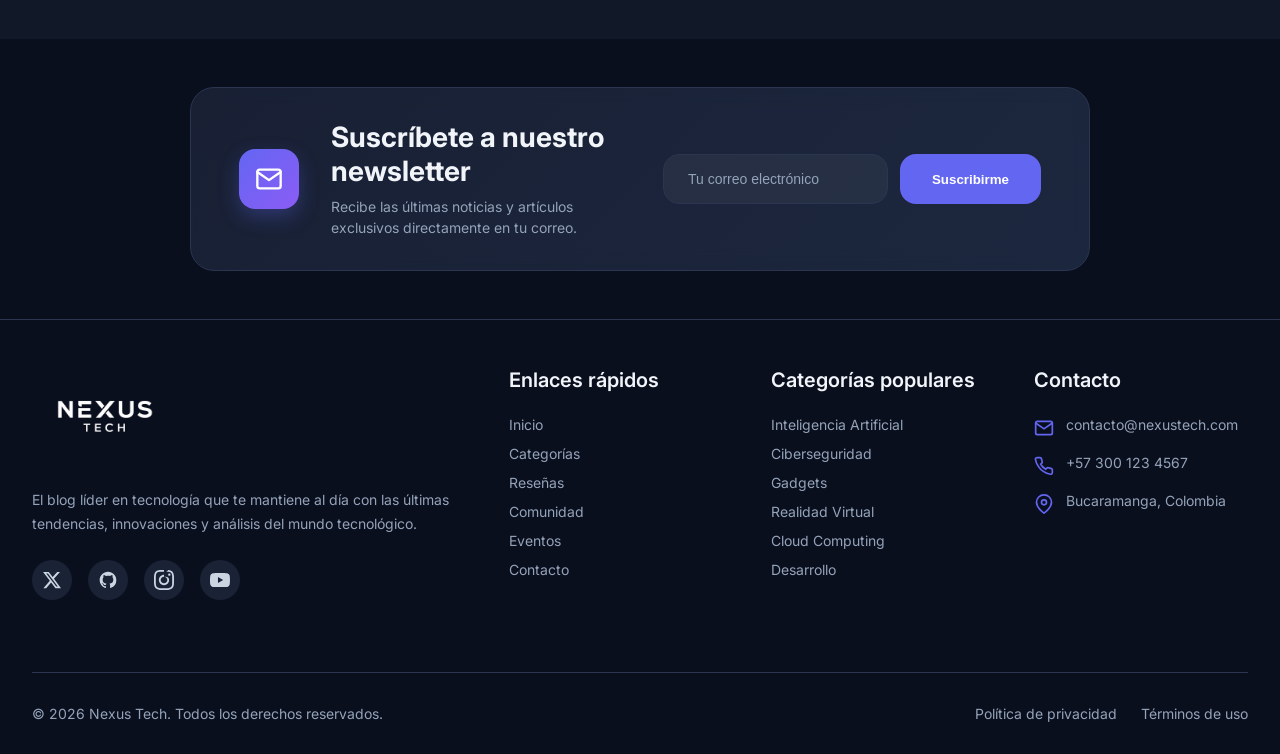
==== commit 4b8ccfe7: "fix: improve homepage layout and styles" ====
--- a/index.html
+++ b/index.html
@@ -4,7 +4,13 @@
 <head>
     <meta charset="UTF-8">
     <meta name="viewport" content="width=device-width, initial-scale=1.0">
-    <link rel="stylesheet" href="./assets/css/style.css">
+    <link rel="stylesheet" href="./assets/css/index-main.css">
+    <link rel="stylesheet" href="./assets/css/index-layout.css">
+    <link rel="stylesheet" href="./assets/css/index-components.css">
+    <link rel="stylesheet" href="./assets/css/index-responsive.css">
+    <link rel="preconnect" href="https://fonts.googleapis.com">
+    <link rel="preconnect" href="https://fonts.gstatic.com" crossorigin>
+    <link href="https://fonts.googleapis.com/css2?family=Inter:wght@300;400;500;600;700&family=JetBrains+Mono:wght@400;500;600&family=Space+Grotesk:wght@400;500;600;700&display=swap" rel="stylesheet">
     <title>Nexus Tech | Blog de Tecnología</title>
 </head>
 
@@ -31,26 +37,29 @@
     </div>
 
     <!-- HEADER -->
+    <input type="checkbox" id="nav-toggle" class="nav-toggle">
     <header class="header">
         <div class="header-container">
             <div class="logo">
                 <a href="#inicio"><img src="./assets/img/logo-sin-fondo.png" alt="Nexus Tech" class="logo-img"></a>
             </div>
-            <nav class="navbar">
-                <ul class="nav-list">
-                    <li><a href="#inicio" class="nav-link">Inicio</a></li>
-                    <li><a href="#articulos" class="nav-link">Categorias</a></li>
-                    <li><a href="#articulos" class="nav-link">Reseñas</a></li>
-                    <li><a href="#newsletter" class="nav-link">Comunidad</a></li>
-                    <li><a href="#footer" class="nav-link">Eventos</a></li>
-                    <li><a href="#footer" class="nav-link">Contacto</a></li>
-                </ul>
-            </nav>
-            <div class="btn-suscribiste">
-                <a href="#newsletter" class="sus-btn">Suscribirse</a>
-            </div>
+            <label for="nav-toggle" class="hamburger" aria-label="Menu">
+                <span></span>
+                <span></span>
+                <span></span>
+            </label>
         </div>
     </header>
+    <nav class="navbar">
+        <ul class="nav-list">
+            <li><a href="#inicio" class="nav-link">Inicio</a></li>
+            <li><a href="./pages/categorias.html" class="nav-link">Categorias</a></li>
+            <li><a href="#articulos" class="nav-link">Reseñas</a></li>
+            <li><a href="#newsletter" class="nav-link">Comunidad</a></li>
+            <li><a href="#footer" class="nav-link">Eventos</a></li>
+            <li><a href="#footer" class="nav-link">Contacto</a></li>
+        </ul>
+    </nav>
 
     <!-- HERO -->
     <section class="hero" id="inicio">
--- a/assets/css/index-main.css
+++ b/assets/css/index-main.css
@@ -0,0 +1,82 @@
+/* ==========================================
+   INDEX-MAIN.CSS - Variables, reset, base
+   ========================================== */
+
+:root {
+    --color-primary: #6366f1;
+    --color-primary-light: #818cf8;
+    --color-primary-dark: #4f46e5;
+
+    --color-accent: #e74c3c;
+    --color-accent-light: #ec7063;
+    --color-accent-dark: #c0392b;
+
+    --color-success: #10b981;
+    --color-purple: #8b5cf6;
+    --color-cyan: #06b6d4;
+    --color-rose: #f43f5e;
+    --color-emerald: #059669;
+    --color-orange: #f97316;
+
+    --color-background: #0a0f1e;
+    --color-surface: #111827;
+    --color-card: #1a2236;
+    --color-card-hover: #243049;
+    --color-border: #2a3550;
+    --color-divider: #1e2a42;
+
+    --color-title: #f1f5f9;
+    --color-text: #cbd5e1;
+    --color-text-secondary: #94a3b8;
+
+    --shadow-sm: 0 2px 6px rgba(0,0,0,.25);
+    --shadow-md: 0 8px 18px rgba(0,0,0,.35);
+    --shadow-lg: 0 15px 40px rgba(0,0,0,.5);
+
+    --radius-xs: 6px;
+    --radius-sm: 10px;
+    --radius-md: 16px;
+    --radius-lg: 24px;
+
+    --space-xs: .5rem;
+    --space-sm: .75rem;
+    --space-md: 1rem;
+    --space-lg: 1.5rem;
+    --space-xl: 2rem;
+    --space-2xl: 3rem;
+
+    --font-title: "Space Grotesk", sans-serif;
+    --font-body: "Inter", sans-serif;
+
+    --fs-xs: .75rem;
+    --fs-sm: .875rem;
+    --fs-md: 1rem;
+    --fs-lg: 1.25rem;
+    --fs-xl: 1.75rem;
+    --fs-2xl: 2.5rem;
+    --fs-3xl: 3.5rem;
+
+    --transition: all .3s ease;
+}
+
+*, *::before, *::after {
+    margin: 0;
+    padding: 0;
+    box-sizing: border-box;
+}
+
+body {
+    font-family: var(--font-body);
+    background-color: var(--color-background);
+    color: var(--color-text);
+    overflow-x: hidden;
+}
+
+a {
+    text-decoration: none;
+    color: inherit;
+}
+
+ul {
+    list-style: none;
+}
--- a/assets/css/index-layout.css
+++ b/assets/css/index-layout.css
@@ -0,0 +1,284 @@
+/* ==========================================
+   INDEX-LAYOUT.CSS - Header, navbar, hero, footer layout
+   ========================================== */
+
+/* ==========================================
+   HEADER
+   ========================================== */
+
+.header {
+    position: fixed;
+    top: 0;
+    left: 0;
+    width: 100%;
+    height: 80px;
+    background: rgba(10, 15, 30, 0.95);
+    backdrop-filter: blur(20px);
+    z-index: 1000;
+    border-bottom: 1px solid var(--color-border);
+}
+
+.header-container {
+    width: 100%;
+    height: 100%;
+    display: flex;
+    align-items: center;
+    justify-content: space-between;
+    padding: 0 var(--space-xl);
+    max-width: 1400px;
+    margin: 0 auto;
+}
+
+.logo {
+    display: flex;
+    align-items: center;
+    flex-shrink: 0;
+}
+
+.logo .logo-img {
+    height: 70px;
+    width: auto;
+    max-width: 180px;
+    object-fit: contain;
+    filter: brightness(0) invert(1);
+    transition: var(--transition);
+}
+
+.logo .logo-img:hover {
+    transform: scale(1.1);
+    filter: brightness(0) invert(1) drop-shadow(0 0 10px rgba(99, 102, 241, 0.6));
+}
+
+/* ==========================================
+   HAMBURGER
+   ========================================== */
+
+.nav-toggle {
+    display: none;
+}
+
+.hamburger {
+    display: none;
+    flex-direction: column;
+    justify-content: center;
+    align-items: center;
+    width: 40px;
+    height: 40px;
+    cursor: pointer;
+    z-index: 1001;
+    gap: 5px;
+}
+
+.hamburger span {
+    display: block;
+    width: 24px;
+    height: 2px;
+    background: #cbd5e1;
+    border-radius: 2px;
+    transition: all 0.3s ease;
+}
+
+/* ==========================================
+   NAVBAR
+   ========================================== */
+
+.navbar {
+    position: fixed;
+    top: 0;
+    right: 0;
+    height: 80px;
+    display: flex;
+    align-items: center;
+    gap: 8px;
+    padding: 0 var(--space-xl);
+    z-index: 1000;
+}
+
+.nav-list {
+    display: flex;
+    gap: var(--space-lg);
+    align-items: center;
+}
+
+.nav-link {
+    color: var(--color-text);
+    text-decoration: none;
+    font-family: "JetBrains Mono", monospace;
+    font-size: 15px;
+    font-weight: 500;
+    position: relative;
+    padding: 8px 16px;
+    padding-bottom: 4px;
+    border-radius: 8px;
+    transition: color var(--transition);
+}
+
+.nav-link::after {
+    content: '';
+    position: absolute;
+    bottom: 0;
+    left: 0;
+    width: 100%;
+    height: 2px;
+    background: var(--color-primary);
+    transform: scaleX(0);
+    transform-origin: right;
+    transition: transform var(--transition);
+}
+
+.nav-link:hover {
+    color: var(--color-primary-light);
+}
+
+.nav-link:hover::after {
+    transform: scaleX(1);
+    transform-origin: left;
+}
+
+/* ==========================================
+   HERO SECTION
+   ========================================== */
+
+.hero {
+    position: relative;
+    min-height: 100vh;
+    background: var(--color-background);
+    padding: calc(80px + var(--space-2xl)) var(--space-xl) var(--space-2xl);
+    display: flex;
+    align-items: center;
+    justify-content: center;
+    overflow: hidden;
+}
+
+.hero-background-tech {
+    position: absolute;
+    top: 0;
+    left: 0;
+    width: 100%;
+    height: 100%;
+    z-index: 0;
+    overflow: hidden;
+}
+
+.hero-background-tech::before {
+    content: '';
+    position: absolute;
+    top: -50%;
+    left: -50%;
+    width: 200%;
+    height: 200%;
+    background: radial-gradient(circle at 20% 50%, rgba(99, 102, 241, 0.12) 0%, transparent 50%),
+                 radial-gradient(circle at 80% 80%, rgba(6, 182, 212, 0.08) 0%, transparent 50%),
+                 radial-gradient(circle at 50% 30%, rgba(245, 158, 11, 0.06) 0%, transparent 50%);
+    animation: techPulse 20s ease-in-out infinite;
+}
+
+.hero-background-tech::after {
+    content: '';
+    position: absolute;
+    top: 0;
+    left: 0;
+    width: 100%;
+    height: 100%;
+    background: url("data:image/svg+xml,%3Csvg xmlns='http://www.w3.org/2000/svg' width='60' height='60' viewBox='0 0 60 60'%3E%3Cg fill='none' stroke='%236366f1' stroke-width='0.5' opacity='0.06'%3E%3Cpath d='M30 10 L20 20 L30 30 L40 20 Z'/%3E%3Cpath d='M10 30 L20 20 L30 30 L20 40 Z'/%3E%3Cpath d='M50 30 L40 20 L30 30 L40 40 Z'/%3E%3C/g%3E%3C/svg%3E") repeat;
+    animation: techGrid 30s linear infinite;
+}
+
+.hero-container {
+    position: relative;
+    z-index: 1;
+    max-width: 1400px;
+    margin: 0 auto;
+    width: 100%;
+}
+
+.hero-content {
+    display: grid;
+    grid-template-columns: 45% 55%;
+    gap: 0;
+    align-items: center;
+}
+
+.hero-text {
+    max-width: 550px;
+    padding-right: var(--space-xl);
+}
+
+.hero-image-wrapper {
+    position: relative;
+    width: 100%;
+    max-width: 700px;
+    margin-right: calc(-1 * var(--space-xl));
+}
+
+/* ==========================================
+   ARTICLES SECTION
+   ========================================== */
+
+.articles-section {
+    background: var(--color-surface);
+    padding: var(--space-2xl) 0;
+    overflow: hidden;
+}
+
+.articles-container {
+    max-width: 1400px;
+    margin: 0 auto;
+    padding: 0 var(--space-xl);
+}
+
+/* ==========================================
+   NEWSLETTER
+   ========================================== */
+
+.newsletter-section {
+    background: var(--color-background);
+    padding: var(--space-2xl) var(--space-xl);
+    position: relative;
+    overflow: hidden;
+}
+
+.newsletter-container {
+    max-width: 900px;
+    margin: 0 auto;
+    background: linear-gradient(135deg, rgba(26, 34, 54, 0.9), rgba(30, 42, 66, 0.9));
+    border: 1px solid var(--color-border);
+    border-radius: var(--radius-lg);
+    padding: var(--space-xl) var(--space-2xl);
+    display: flex;
+    align-items: center;
+    gap: var(--space-xl);
+    position: relative;
+    z-index: 1;
+    backdrop-filter: blur(10px);
+}
+
+/* ==========================================
+   FOOTER
+   ========================================== */
+
+.footer {
+    background: var(--color-background);
+    border-top: 1px solid var(--color-border);
+    padding: var(--space-2xl) var(--space-xl) var(--space-xl);
+}
+
+.footer-container {
+    max-width: 1400px;
+    margin: 0 auto;
+}
+
+.footer-grid {
+    display: grid;
+    grid-template-columns: 2fr 1fr 1fr 1fr;
+    gap: var(--space-2xl);
+    margin-bottom: var(--space-2xl);
+}
+
+.footer-bottom {
+    border-top: 1px solid var(--color-border);
+    padding-top: var(--space-xl);
+    display: flex;
+    justify-content: space-between;
+    align-items: center;
+}
--- a/assets/css/index-components.css
+++ b/assets/css/index-components.css
@@ -0,0 +1,652 @@
+/* ==========================================
+   INDEX-COMPONENTS.CSS - Preloader, cards, newsletter, footer details
+   ========================================== */
+
+/* ==========================================
+   PRELOADER
+   ========================================== */
+
+.preloader {
+    position: fixed;
+    top: 0;
+    left: 0;
+    width: 100vw;
+    height: 100vh;
+    background-color: #0a0f1e;
+    display: flex;
+    justify-content: center;
+    align-items: center;
+    z-index: 9999;
+    overflow: hidden;
+    font-family: 'Segoe UI', Tahoma, Geneva, Verdana, sans-serif;
+    animation: preloaderFadeOut 0.6s ease-in 3s forwards;
+}
+
+@keyframes preloaderFadeOut {
+    0% { opacity: 1; visibility: visible; }
+    100% { opacity: 0; visibility: hidden; pointer-events: none; }
+}
+
+.preloader-content {
+    display: flex;
+    flex-direction: column;
+    align-items: center;
+    gap: 20px;
+    position: relative;
+    width: 300px;
+}
+
+.preloader-logo {
+    width: 80px;
+    height: 80px;
+    background: radial-gradient(circle, #818cf8 0%, #6366f1 100%);
+    border-radius: 50%;
+    box-shadow: 0 0 20px rgba(99, 102, 241, 0.5);
+    animation: pulso 2s infinite ease-in-out;
+}
+
+.preloader-bar-container {
+    width: 100%;
+    height: 6px;
+    background-color: rgba(255, 255, 255, 0.1);
+    border-radius: 3px;
+    overflow: hidden;
+}
+
+.preloader-bar-fill {
+    width: 0%;
+    height: 100%;
+    background: linear-gradient(90deg, #6366f1 0%, #818cf8 100%);
+    box-shadow: 0 0 10px #818cf8;
+    border-radius: 3px;
+    animation: llenarBarra 3s infinite ease-in-out;
+}
+
+.preloader-text {
+    display: flex;
+    flex-direction: column;
+    align-items: center;
+    gap: 5px;
+}
+
+.preloader-text span:nth-child(1) {
+    color: #ffffff;
+    font-weight: bold;
+    letter-spacing: 3px;
+    font-size: 14px;
+}
+
+.preloader-text span:nth-child(2) {
+    color: #818cf8;
+    font-size: 11px;
+    letter-spacing: 1px;
+    opacity: 0.7;
+    animation: parpadeo 1.5s infinite;
+}
+
+.tech-particles {
+    position: absolute;
+    width: 200%;
+    height: 200%;
+    z-index: -1;
+}
+
+.particle {
+    position: absolute;
+    width: 4px;
+    height: 4px;
+    background-color: #818cf8;
+    border-radius: 50%;
+    opacity: 0.3;
+}
+
+.particle:nth-child(1) { top: 10%; left: 20%; animation: flotar 4s infinite; }
+.particle:nth-child(2) { top: 30%; left: 80%; animation: flotar 6s infinite 1s; }
+.particle:nth-child(3) { top: 70%; left: 15%; animation: flotar 5s infinite 2s; }
+.particle:nth-child(4) { top: 80%; left: 75%; animation: flotar 7s infinite 0.5s; }
+.particle:nth-child(5) { top: 40%; left: 45%; animation: flotar 4s infinite 1.5s; }
+
+@keyframes pulso {
+    0%, 100% { transform: scale(1); box-shadow: 0 0 20px rgba(99, 102, 241, 0.5); }
+    50% { transform: scale(1.05); box-shadow: 0 0 35px rgba(99, 102, 241, 0.8); }
+}
+
+@keyframes llenarBarra {
+    0% { width: 0%; }
+    50% { width: 70%; }
+    100% { width: 100%; }
+}
+
+@keyframes parpadeo {
+    0%, 100% { opacity: 0.3; }
+    50% { opacity: 1; }
+}
+
+@keyframes flotar {
+    0% { transform: translateY(0px) translateX(0px); opacity: 0; }
+    50% { opacity: 0.6; }
+    100% { transform: translateY(-40px) translateX(10px); opacity: 0; }
+}
+
+/* ==========================================
+   HERO COMPONENTS
+   ========================================== */
+
+.hero-tag {
+    display: inline-block;
+    padding: var(--space-xs) var(--space-sm);
+    background: var(--color-primary);
+    border-radius: var(--radius-sm);
+    color: white;
+    font-size: var(--fs-xs);
+    font-weight: 600;
+    text-transform: uppercase;
+    letter-spacing: 0.1em;
+    margin-bottom: var(--space-md);
+    box-shadow: 0 4px 15px rgba(99, 102, 241, 0.4);
+    opacity: 0;
+    animation: heroTagEntrance 1s ease-out 0.3s forwards;
+}
+
+.hero-title {
+    font-size: clamp(2rem, 5vw, var(--fs-3xl));
+    line-height: 1.1;
+    margin-bottom: var(--space-lg);
+    color: var(--color-title);
+    font-weight: 700;
+    opacity: 0;
+    animation: heroTitleEntrance 1s ease-out 0.6s forwards;
+}
+
+.hero-highlight {
+    color: var(--color-primary-light);
+    font-weight: 800;
+}
+
+.hero-description {
+    font-size: var(--fs-lg);
+    color: var(--color-text-secondary);
+    margin-bottom: var(--space-xl);
+    line-height: 1.7;
+    opacity: 0;
+    animation: heroDescEntrance 1s ease-out 0.9s forwards;
+}
+
+.hero-btn {
+    display: inline-flex;
+    align-items: center;
+    gap: var(--space-sm);
+    background: var(--color-primary);
+    color: white;
+    padding: var(--space-md) var(--space-xl);
+    border-radius: var(--radius-md);
+    text-decoration: none;
+    font-weight: 600;
+    transition: var(--transition);
+    position: relative;
+    overflow: hidden;
+    box-shadow: 0 8px 25px rgba(99, 102, 241, 0.4);
+    opacity: 0;
+    animation: heroBtnEntrance 1s ease-out 1.2s forwards;
+}
+
+.hero-btn::before {
+    content: '';
+    position: absolute;
+    top: 0;
+    left: -100%;
+    width: 100%;
+    height: 100%;
+    background: linear-gradient(90deg, transparent, rgba(255,255,255,0.2), transparent);
+    transition: 0.5s;
+}
+
+.hero-btn:hover {
+    background: var(--color-primary-dark);
+    transform: translateY(-3px);
+    box-shadow: 0 12px 35px rgba(99, 102, 241, 0.5);
+}
+
+.hero-btn:hover::before {
+    left: 100%;
+}
+
+.hero-btn-icon {
+    width: 20px;
+    height: 20px;
+    transition: transform var(--transition);
+}
+
+.hero-btn:hover .hero-btn-icon {
+    transform: translateX(4px);
+}
+
+.hero-image-glow {
+    position: absolute;
+    top: 50%;
+    left: 50%;
+    transform: translate(-50%, -50%);
+    width: 450px;
+    height: 450px;
+    background: var(--color-primary);
+    filter: blur(100px);
+    opacity: 0.2;
+    border-radius: 50%;
+    animation: gentlePulse 6s ease-in-out infinite;
+}
+
+.hero-image {
+    position: relative;
+    width: 100%;
+    height: auto;
+    z-index: 1;
+    display: block;
+    border-radius: var(--radius-lg);
+    box-shadow: 0 20px 60px rgba(0, 0, 0, 0.6);
+    animation: float 6s ease-in-out infinite;
+}
+
+@keyframes gentlePulse {
+    0%, 100% { transform: translate(-50%, -50%) scale(1); opacity: 0.2; }
+    50% { transform: translate(-50%, -50%) scale(1.2); opacity: 0.35; }
+}
+
+@keyframes float {
+    0%, 100% { transform: translateY(0px); }
+    50% { transform: translateY(-15px); }
+}
+
+@keyframes techPulse {
+    0%, 100% { transform: scale(1) rotate(0deg); opacity: 0.5; }
+    50% { transform: scale(1.2) rotate(180deg); opacity: 0.8; }
+}
+
+@keyframes techGrid {
+    0% { transform: translate(0, 0); }
+    100% { transform: translate(60px, 60px); }
+}
+
+@keyframes heroTagEntrance {
+    0% { opacity: 0; transform: translateY(20px) scale(0.9); }
+    100% { opacity: 1; transform: translateY(0) scale(1); }
+}
+
+@keyframes heroTitleEntrance {
+    0% { opacity: 0; transform: translateY(30px) scale(0.95); }
+    100% { opacity: 1; transform: translateY(0) scale(1); }
+}
+
+@keyframes heroDescEntrance {
+    0% { opacity: 0; transform: translateY(25px); }
+    100% { opacity: 1; transform: translateY(0); }
+}
+
+@keyframes heroBtnEntrance {
+    0% { opacity: 0; transform: translateY(20px) scale(0.95); }
+    50% { transform: translateY(-5px) scale(1.05); }
+    100% { opacity: 1; transform: translateY(0) scale(1); }
+}
+
+@keyframes heroImageEntrance {
+    0% { opacity: 0; transform: translateX(40px) scale(0.9); filter: blur(10px); }
+    100% { opacity: 1; transform: translateX(0) scale(1); filter: blur(0); }
+}
+
+.hero-image-wrapper {
+    opacity: 0;
+    animation: heroImageEntrance 1s ease-out 0.8s forwards;
+}
+
+/* ==========================================
+   ARTICLE CARDS
+   ========================================== */
+
+.section-title {
+    text-align: center;
+    margin-bottom: var(--space-2xl);
+    color: var(--color-title);
+    font-size: var(--fs-2xl);
+    font-weight: 700;
+    position: relative;
+}
+
+.section-title::after {
+    content: '';
+    position: absolute;
+    bottom: -10px;
+    left: 50%;
+    transform: translateX(-50%);
+    width: 80px;
+    height: 3px;
+    background: var(--color-primary);
+    border-radius: 3px;
+}
+
+.articles-carousel {
+    overflow: hidden;
+    width: 100%;
+    padding: var(--space-xl) 0;
+}
+
+.articles-track {
+    display: flex;
+    gap: var(--space-xl);
+    width: max-content;
+    animation: carouselSlide 35s linear infinite;
+}
+
+.articles-track:hover {
+    animation-play-state: paused;
+}
+
+@keyframes carouselSlide {
+    0% { transform: translateX(0); }
+    100% { transform: translateX(-50%); }
+}
+
+.article-card {
+    flex: 0 0 350px;
+    background: var(--color-card);
+    border-radius: var(--radius-lg);
+    overflow: hidden;
+    border: 1px solid var(--color-border);
+    transition: var(--transition);
+    position: relative;
+}
+
+.article-card:hover {
+    transform: translateY(-8px);
+    box-shadow: var(--shadow-lg);
+    background: var(--color-card-hover);
+    border-color: var(--color-primary);
+}
+
+.article-image-wrapper {
+    position: relative;
+    width: 100%;
+    height: 200px;
+    overflow: hidden;
+}
+
+.article-image {
+    width: 100%;
+    height: 100%;
+    object-fit: cover;
+    transition: transform 0.5s ease;
+}
+
+.article-card:hover .article-image {
+    transform: scale(1.05);
+}
+
+.article-category {
+    position: absolute;
+    top: var(--space-md);
+    left: var(--space-md);
+    padding: var(--space-xs) var(--space-sm);
+    color: white;
+    border-radius: var(--radius-sm);
+    font-size: var(--fs-xs);
+    font-weight: 600;
+    text-transform: uppercase;
+    z-index: 1;
+}
+
+.article-category.cat-ia { background: var(--color-primary); box-shadow: 0 4px 10px rgba(99, 102, 241, 0.4); }
+.article-category.cat-gadgets { background: var(--color-cyan); box-shadow: 0 4px 10px rgba(6, 182, 212, 0.4); }
+.article-category.cat-security { background: var(--color-purple); box-shadow: 0 4px 10px rgba(139, 92, 246, 0.4); }
+.article-category.cat-cloud { background: var(--color-emerald); box-shadow: 0 4px 10px rgba(5, 150, 105, 0.4); }
+.article-category.cat-vr { background: var(--color-rose); box-shadow: 0 4px 10px rgba(244, 63, 94, 0.4); }
+.article-category.cat-dev { background: var(--color-accent); box-shadow: 0 4px 10px rgba(231, 76, 60, 0.4); }
+
+.article-content {
+    padding: var(--space-lg);
+}
+
+.article-meta {
+    display: flex;
+    gap: var(--space-lg);
+    margin-bottom: var(--space-md);
+    font-size: var(--fs-xs);
+    color: var(--color-text-secondary);
+}
+
+.article-date,
+.article-author {
+    display: flex;
+    align-items: center;
+    gap: var(--space-xs);
+}
+
+.article-title {
+    font-size: var(--fs-lg);
+    color: var(--color-title);
+    margin-bottom: var(--space-sm);
+    font-weight: 600;
+    line-height: 1.3;
+}
+
+.article-description {
+    font-size: var(--fs-sm);
+    color: var(--color-text-secondary);
+    margin-bottom: var(--space-lg);
+    line-height: 1.6;
+}
+
+.article-read-more {
+    display: inline-flex;
+    align-items: center;
+    gap: var(--space-xs);
+    color: var(--color-primary);
+    text-decoration: none;
+    font-weight: 600;
+    font-size: var(--fs-sm);
+    transition: var(--transition);
+}
+
+.article-read-more:hover {
+    color: var(--color-primary-light);
+    gap: var(--space-md);
+}
+
+/* ==========================================
+   NEWSLETTER COMPONENTS
+   ========================================== */
+
+.newsletter-icon {
+    flex-shrink: 0;
+    width: 60px;
+    height: 60px;
+    background: linear-gradient(135deg, var(--color-primary), var(--color-purple));
+    border-radius: var(--radius-md);
+    display: flex;
+    align-items: center;
+    justify-content: center;
+    box-shadow: 0 8px 20px rgba(99, 102, 241, 0.3);
+}
+
+.newsletter-icon svg {
+    width: 28px;
+    height: 28px;
+    color: white;
+}
+
+.newsletter-text {
+    flex: 1;
+}
+
+.newsletter-title {
+    color: var(--color-title);
+    font-size: var(--fs-xl);
+    margin-bottom: var(--space-xs);
+    font-weight: 700;
+}
+
+.newsletter-subtitle {
+    color: var(--color-text-secondary);
+    font-size: var(--fs-sm);
+    line-height: 1.5;
+}
+
+.newsletter-form {
+    display: flex;
+    gap: var(--space-sm);
+    flex-shrink: 0;
+}
+
+.newsletter-input {
+    padding: var(--space-md) var(--space-lg);
+    border-radius: var(--radius-md);
+    border: 1px solid var(--color-border);
+    background: rgba(255, 255, 255, 0.05);
+    color: var(--color-text);
+    font-size: var(--fs-sm);
+    transition: var(--transition);
+    outline: none;
+    min-width: 220px;
+}
+
+.newsletter-input::placeholder {
+    color: var(--color-text-secondary);
+}
+
+.newsletter-input:focus {
+    border-color: var(--color-primary);
+    background: rgba(99, 102, 241, 0.08);
+    box-shadow: 0 0 15px rgba(99, 102, 241, 0.15);
+}
+
+.newsletter-btn {
+    padding: var(--space-md) var(--space-xl);
+    background: var(--color-primary);
+    color: white;
+    border: none;
+    border-radius: var(--radius-md);
+    font-weight: 700;
+    cursor: pointer;
+    transition: var(--transition);
+    white-space: nowrap;
+}
+
+.newsletter-btn:hover {
+    background: var(--color-primary-light);
+    transform: translateY(-2px);
+    box-shadow: 0 8px 25px rgba(99, 102, 241, 0.4);
+}
+
+/* ==========================================
+   FOOTER COMPONENTS
+   ========================================== */
+
+.footer-brand {
+    margin-bottom: var(--space-lg);
+}
+
+.footer-logo {
+    width: 150px;
+    height: auto;
+    margin-bottom: var(--space-md);
+    filter: brightness(0) invert(1);
+}
+
+.footer-description {
+    color: var(--color-text-secondary);
+    font-size: var(--fs-sm);
+    line-height: 1.7;
+    margin-bottom: var(--space-lg);
+}
+
+.social-links {
+    display: flex;
+    gap: var(--space-md);
+}
+
+.social-link {
+    width: 40px;
+    height: 40px;
+    background: var(--color-card);
+    border-radius: 50%;
+    display: flex;
+    align-items: center;
+    justify-content: center;
+    color: var(--color-text);
+    text-decoration: none;
+    transition: var(--transition);
+}
+
+.social-link:hover {
+    background: var(--color-primary);
+    color: white;
+    transform: translateY(-3px);
+    box-shadow: var(--shadow-md);
+}
+
+.footer-title {
+    color: var(--color-title);
+    font-size: var(--fs-lg);
+    margin-bottom: var(--space-lg);
+    font-weight: 600;
+}
+
+.footer-links {
+    list-style: none;
+    padding: 0;
+    margin: 0;
+}
+
+.footer-link {
+    margin-bottom: var(--space-sm);
+    color: var(--color-text-secondary);
+    text-decoration: none;
+    display: block;
+    transition: var(--transition);
+    font-size: var(--fs-sm);
+}
+
+.footer-link:hover {
+    color: var(--color-primary-light);
+    transform: translateX(4px);
+}
+
+.footer-contact {
+    display: flex;
+    flex-direction: column;
+    gap: var(--space-md);
+}
+
+.footer-contact-item {
+    display: flex;
+    align-items: flex-start;
+    gap: var(--space-sm);
+    color: var(--color-text-secondary);
+    font-size: var(--fs-sm);
+}
+
+.footer-contact-icon {
+    width: 20px;
+    height: 20px;
+    color: var(--color-primary);
+    flex-shrink: 0;
+    margin-top: 2px;
+}
+
+.footer-copyright {
+    color: var(--color-text-secondary);
+    font-size: var(--fs-sm);
+}
+
+.footer-bottom-links {
+    display: flex;
+    gap: var(--space-lg);
+}
+
+.footer-bottom-links a {
+    color: var(--color-text-secondary);
+    text-decoration: none;
+    font-size: var(--fs-sm);
+    transition: var(--transition);
+}
+
+.footer-bottom-links a:hover {
+    color: var(--color-primary-light);
+}
--- a/assets/css/index-responsive.css
+++ b/assets/css/index-responsive.css
@@ -0,0 +1,171 @@
+/* ==========================================
+   INDEX-RESPONSIVE.CSS - Media queries
+   ========================================== */
+
+@media (max-width: 1024px) {
+    .hero-content {
+        grid-template-columns: 1fr;
+        text-align: center;
+    }
+
+    .hero-text {
+        max-width: 100%;
+        padding-right: 0;
+    }
+
+    .hero-btn {
+        margin: 0 auto;
+    }
+
+    .hero-image-wrapper {
+        max-width: 500px;
+        margin: var(--space-xl) auto 0;
+    }
+
+    .newsletter-container {
+        flex-direction: column;
+        text-align: center;
+        padding: var(--space-xl);
+    }
+
+    .newsletter-form {
+        width: 100%;
+        justify-content: center;
+    }
+
+    .footer-grid {
+        grid-template-columns: 1fr 1fr;
+    }
+
+    .footer-bottom {
+        flex-direction: column;
+        gap: var(--space-md);
+        text-align: center;
+    }
+}
+
+@media (max-width: 768px) {
+    .header-container {
+        padding: 0 16px;
+    }
+
+    .hamburger {
+        display: flex;
+    }
+
+    .navbar {
+        position: fixed;
+        top: 0;
+        right: 0;
+        width: 280px;
+        height: 100vh;
+        background: rgba(10, 15, 30, 0.98);
+        backdrop-filter: blur(20px);
+        border-left: 1px solid rgba(255, 255, 255, 0.08);
+        padding: 100px 32px 32px;
+        transition: transform 0.3s ease;
+        z-index: 999;
+        display: block;
+        overflow-y: auto;
+        transform: translateX(100%);
+    }
+
+    .nav-toggle:checked ~ .navbar {
+        transform: translateX(0);
+    }
+
+    .nav-toggle:checked ~ .header .hamburger span:nth-child(1) {
+        transform: rotate(45deg) translate(5px, 5px);
+    }
+
+    .nav-toggle:checked ~ .header .hamburger span:nth-child(2) {
+        opacity: 0;
+    }
+
+    .nav-toggle:checked ~ .header .hamburger span:nth-child(3) {
+        transform: rotate(-45deg) translate(5px, -5px);
+    }
+
+    .nav-toggle:checked ~ .header .hamburger span {
+        background: #fff;
+    }
+
+    .nav-list {
+        flex-direction: column;
+        align-items: flex-start;
+        gap: 0;
+    }
+
+    .nav-link {
+        display: block;
+        padding: 16px 0;
+        font-size: 16px;
+        border-bottom: 1px solid rgba(255, 255, 255, 0.06);
+        width: 100%;
+    }
+
+    .hero {
+        padding: calc(80px + var(--space-xl)) var(--space-md) var(--space-xl);
+    }
+
+    .hero-title {
+        font-size: var(--fs-2xl);
+    }
+
+    .newsletter-container {
+        padding: var(--space-lg);
+    }
+
+    .newsletter-form {
+        flex-direction: column;
+    }
+
+    .newsletter-input {
+        min-width: unset;
+        width: 100%;
+    }
+
+    .article-card {
+        flex: 0 0 300px;
+    }
+
+    .footer-grid {
+        grid-template-columns: 1fr;
+        text-align: center;
+    }
+
+    .social-links {
+        justify-content: center;
+    }
+
+    .footer-contact-item {
+        justify-content: center;
+    }
+}
+
+@media (max-width: 480px) {
+    .logo .logo-img {
+        height: 50px;
+    }
+
+    .hero-title {
+        font-size: var(--fs-xl);
+    }
+
+    .hero-description {
+        font-size: var(--fs-md);
+    }
+
+    .hero-btn {
+        width: 100%;
+        justify-content: center;
+    }
+
+    .newsletter-title {
+        font-size: var(--fs-xl);
+    }
+
+    .article-card {
+        flex: 0 0 280px;
+    }
+}
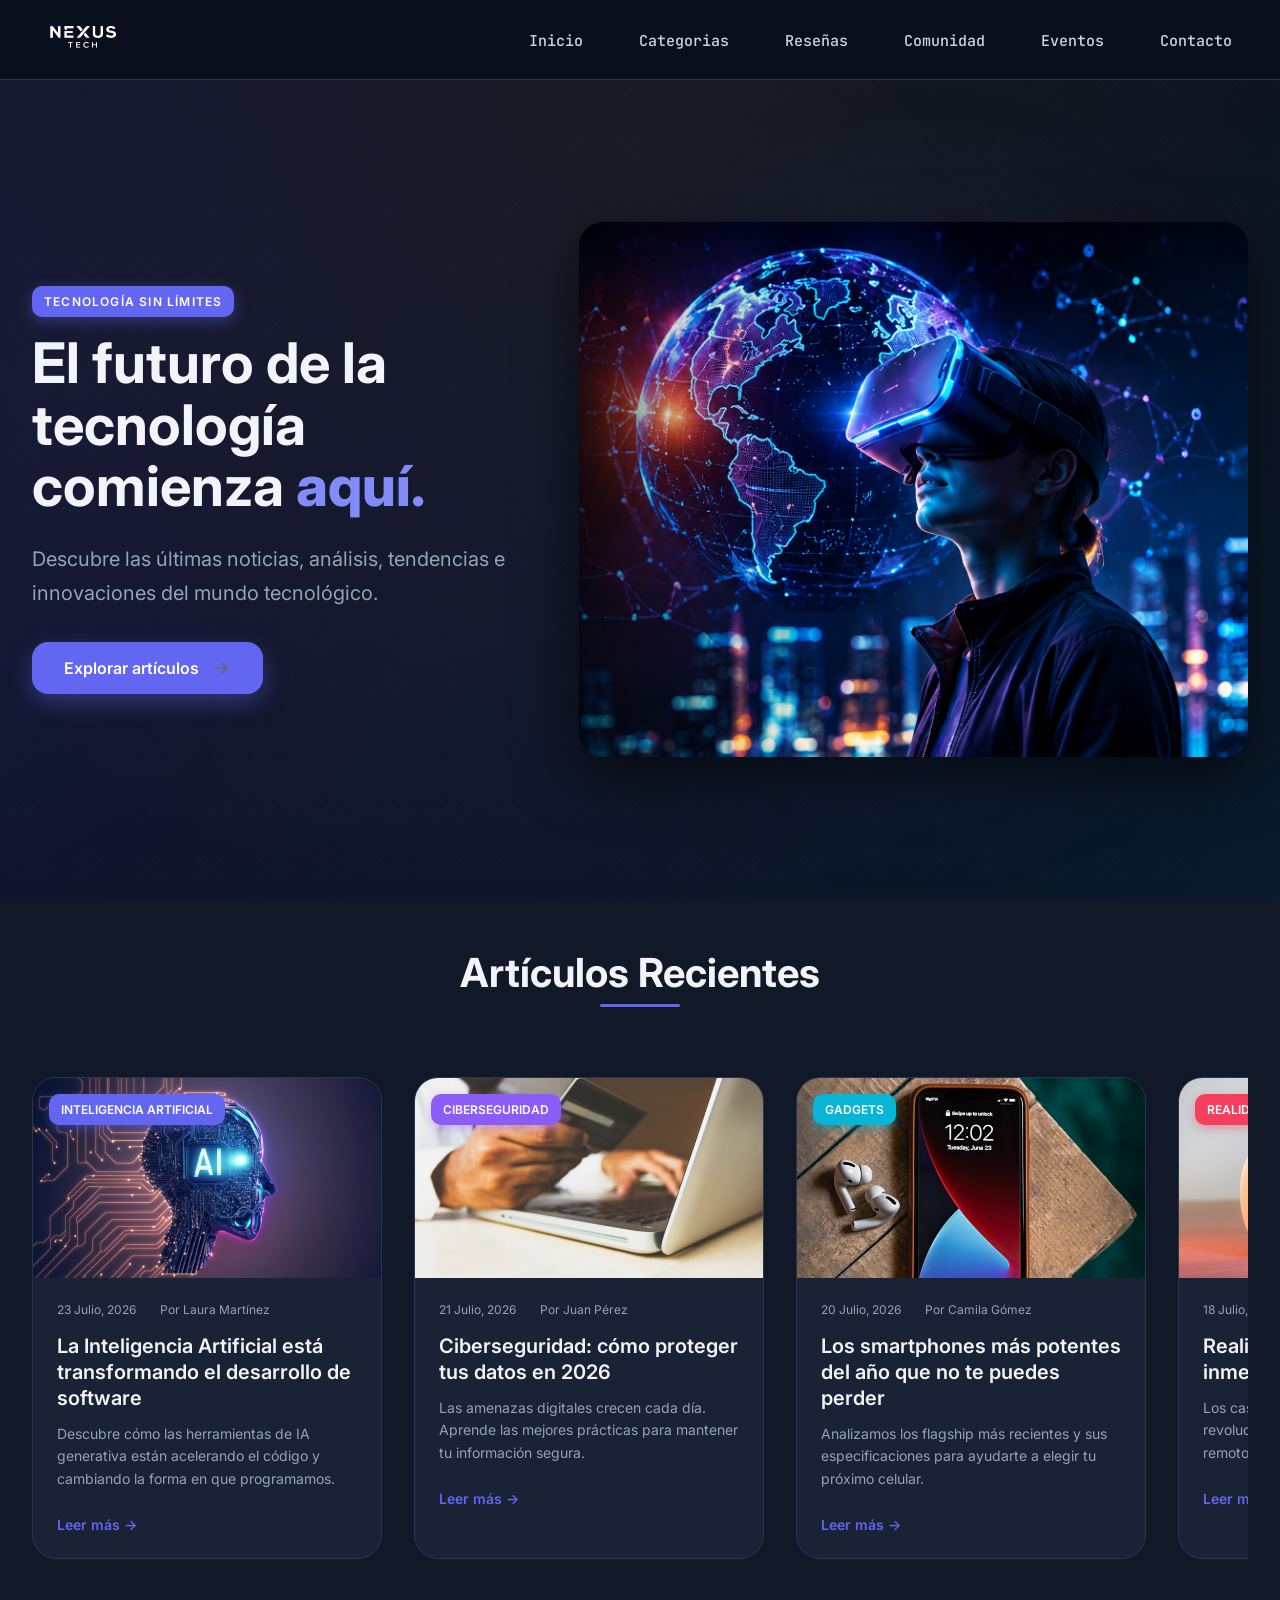
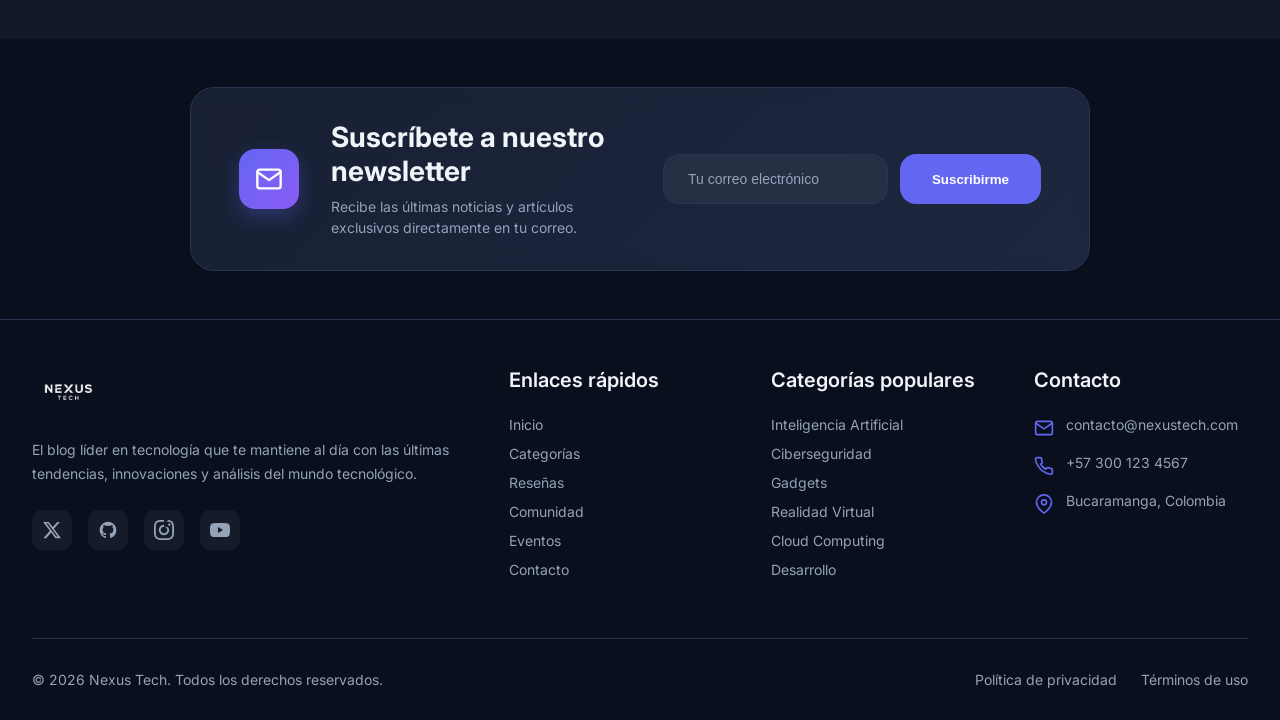
==== commit 5a26b497: "feat: create contact page" ====
--- a/index.html
+++ b/index.html
@@ -54,10 +54,10 @@
         <ul class="nav-list">
             <li><a href="#inicio" class="nav-link">Inicio</a></li>
             <li><a href="./pages/categorias.html" class="nav-link">Categorias</a></li>
-            <li><a href="#articulos" class="nav-link">Reseñas</a></li>
-            <li><a href="#newsletter" class="nav-link">Comunidad</a></li>
-            <li><a href="#footer" class="nav-link">Eventos</a></li>
-            <li><a href="#footer" class="nav-link">Contacto</a></li>
+            <li><a href="./pages/resenas.html" class="nav-link">Reseñas</a></li>
+            <li><a href="./pages/comunidad.html" class="nav-link">Comunidad</a></li>
+            <li><a href="./pages/eventos.html" class="nav-link">Eventos</a></li>
+            <li><a href="./pages/contacto.html" class="nav-link">Contacto</a></li>
         </ul>
     </nav>
 
@@ -371,11 +371,11 @@
                     <h3 class="footer-title">Enlaces rápidos</h3>
                     <ul class="footer-links">
                         <li><a href="#inicio" class="footer-link">Inicio</a></li>
-                        <li><a href="#articulos" class="footer-link">Categorías</a></li>
-                        <li><a href="#articulos" class="footer-link">Reseñas</a></li>
-                        <li><a href="#newsletter" class="footer-link">Comunidad</a></li>
-                        <li><a href="#footer" class="footer-link">Eventos</a></li>
-                        <li><a href="#footer" class="footer-link">Contacto</a></li>
+                        <li><a href="./pages/categorias.html" class="footer-link">Categorías</a></li>
+                        <li><a href="./pages/resenas.html" class="footer-link">Reseñas</a></li>
+                        <li><a href="./pages/comunidad.html" class="footer-link">Comunidad</a></li>
+                        <li><a href="./pages/eventos.html" class="footer-link">Eventos</a></li>
+                        <li><a href="./pages/contacto.html" class="footer-link">Contacto</a></li>
                     </ul>
                 </div>
                 <div class="footer-section">
--- a/assets/css/index-components.css
+++ b/assets/css/index-components.css
@@ -543,8 +543,8 @@
 }
 
 .footer-logo {
-    width: 150px;
-    height: auto;
+    height: 50px;
+    width: auto;
     margin-bottom: var(--space-md);
     filter: brightness(0) invert(1);
 }
@@ -564,21 +564,42 @@
 .social-link {
     width: 40px;
     height: 40px;
-    background: var(--color-card);
-    border-radius: 50%;
+    background: rgba(255, 255, 255, 0.05);
+    border-radius: 10px;
     display: flex;
     align-items: center;
     justify-content: center;
-    color: var(--color-text);
+    color: #94a3b8;
     text-decoration: none;
-    transition: var(--transition);
+    transition: all 0.3s cubic-bezier(0.4, 0, 0.2, 1);
 }
 
 .social-link:hover {
-    background: var(--color-primary);
-    color: white;
-    transform: translateY(-3px);
-    box-shadow: var(--shadow-md);
+    transform: translateY(-3px) scale(1.05);
+}
+
+.social-link:nth-child(1):hover {
+    background: #000;
+    color: #fff;
+    box-shadow: 0 6px 20px rgba(0, 0, 0, 0.5);
+}
+
+.social-link:nth-child(2):hover {
+    background: #333;
+    color: #fff;
+    box-shadow: 0 6px 20px rgba(51, 51, 51, 0.5);
+}
+
+.social-link:nth-child(3):hover {
+    background: linear-gradient(135deg, #f09433, #e6683c, #dc2743, #cc2366, #bc1888);
+    color: #fff;
+    box-shadow: 0 6px 20px rgba(220, 39, 67, 0.5);
+}
+
+.social-link:nth-child(4):hover {
+    background: #ff0000;
+    color: #fff;
+    box-shadow: 0 6px 20px rgba(255, 0, 0, 0.5);
 }
 
 .footer-title {
